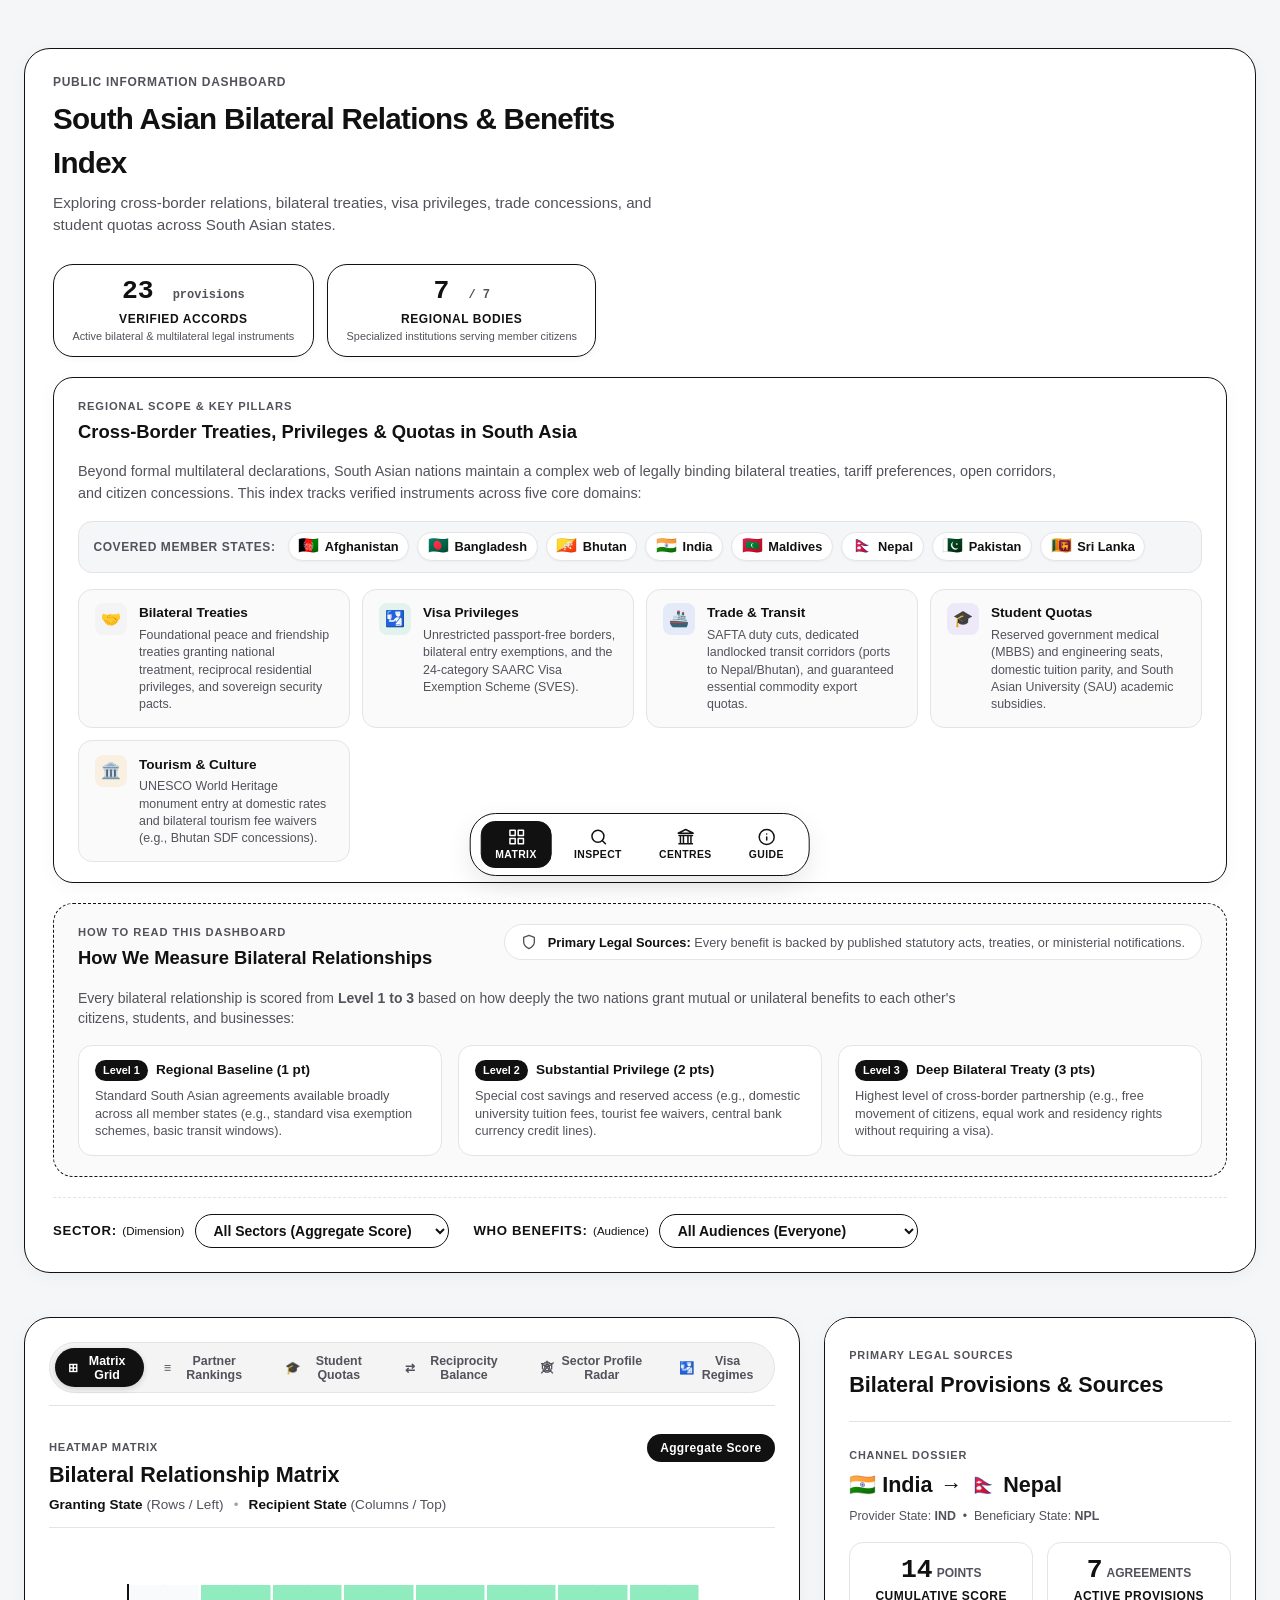
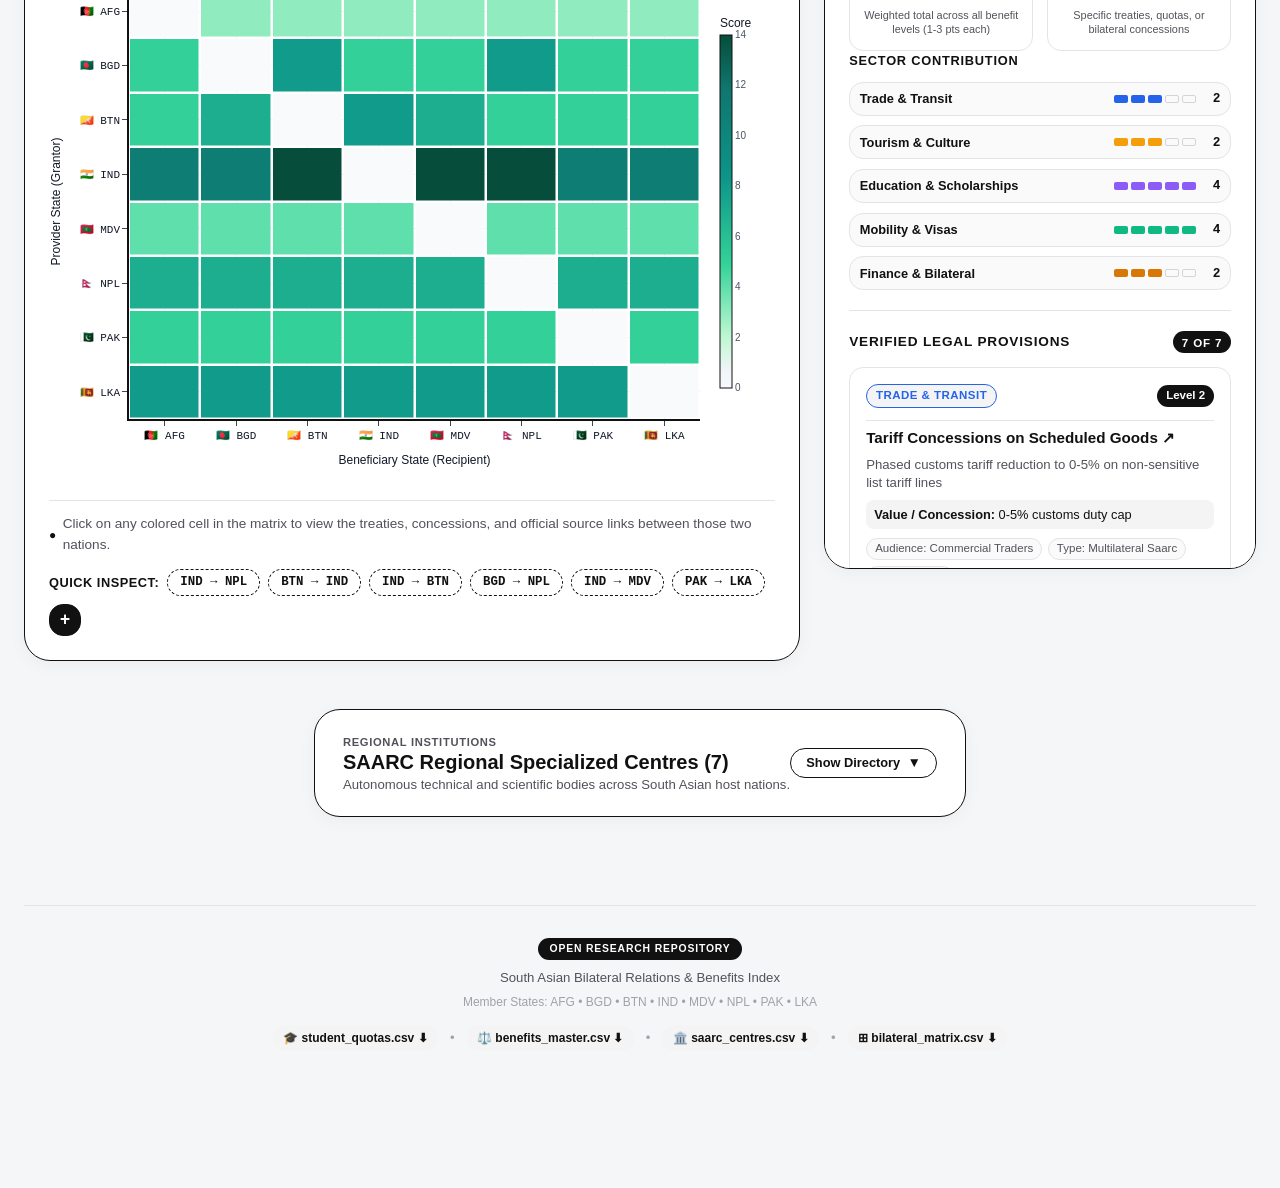
==== docs/index.html @ 6c6efddd "feat: enhance visa matrix UI with interactive axis guides and hover crosshairs" ====
<!DOCTYPE html>
<html lang="en">

<head>
  <meta charset="UTF-8">
  <meta name="viewport" content="width=device-width, initial-scale=1.0">
  <title>South Asian Bilateral Relations & Concessions Explorer</title>
  <meta name="description"
    content="An open public guide exploring bilateral relations, treaties, and privileges among South Asian nations.">
  <link rel="stylesheet" href="style.css">
  <script src="https://cdn.plot.ly/plotly-2.35.2.min.js"></script>
</head>

<body>
  <div class="app-layout">
    <!-- Header -->
    <header class="app-header">
      <div class="header-content">
        <div class="branding">
          <div class="brand-sub-badge">Public Information Dashboard</div>
          <h1 class="brand-title">South Asian Bilateral Relations & Benefits Index</h1>
          <p class="brand-subtitle">
            Exploring cross-border relations, bilateral treaties, visa privileges, trade concessions, and student quotas
            across South Asian states.
          </p>
        </div>

        <!-- Clean Metric Summary (Focusing on actionable totals with plain English explanations) -->
        <div class="header-stats">
          <div class="stat-ring-card">
            <div class="stat-value">
              <span id="stat-total-provisions">21</span>
              <span class="stat-sub-val">provisions</span>
            </div>
            <span class="stat-label">Verified Accords</span>
            <span class="stat-hint">Active bilateral & multilateral legal instruments</span>
          </div>

          <div class="stat-ring-card">
            <div class="stat-value">
              <span id="stat-regional-centres">7</span>
              <span class="stat-sub-val">centres</span>
            </div>
            <span class="stat-label">Regional Bodies</span>
            <span class="stat-hint">Specialized institutions serving member citizens</span>
          </div>
        </div>
      </div>

      <!-- Regional Scope & Overview -->
      <section class="scope-overview-card" aria-label="Regional Scope and Member States">
        <div class="scope-overview-header">
          <div>
            <div class="methodology-tag">REGIONAL SCOPE & KEY PILLARS</div>
            <h2 class="methodology-heading">Cross-Border Treaties, Privileges & Quotas in South Asia</h2>
          </div>
        </div>

        <p class="scope-overview-desc">
          Beyond formal multilateral declarations, South Asian nations maintain a complex web of legally binding
          bilateral treaties, tariff preferences, open corridors, and citizen concessions. This index tracks verified
          instruments across five core domains:
        </p>

        <!-- 8 Member Countries with Flags -->
        <div class="scope-countries-wrap">
          <span class="scope-countries-label">Covered Member States:</span>
          <div class="scope-countries-list">
            <span class="scope-country-chip" title="Afghanistan"><span class="chip-flag">🇦🇫</span> <span
                class="chip-name">Afghanistan</span></span>
            <span class="scope-country-chip" title="Bangladesh"><span class="chip-flag">🇧🇩</span> <span
                class="chip-name">Bangladesh</span></span>
            <span class="scope-country-chip" title="Bhutan"><span class="chip-flag">🇧🇹</span> <span
                class="chip-name">Bhutan</span></span>
            <span class="scope-country-chip" title="India"><span class="chip-flag">🇮🇳</span> <span
                class="chip-name">India</span></span>
            <span class="scope-country-chip" title="Maldives"><span class="chip-flag">🇲🇻</span> <span
                class="chip-name">Maldives</span></span>
            <span class="scope-country-chip" title="Nepal"><span class="chip-flag">🇳🇵</span> <span
                class="chip-name">Nepal</span></span>
            <span class="scope-country-chip" title="Pakistan"><span class="chip-flag">🇵🇰</span> <span
                class="chip-name">Pakistan</span></span>
            <span class="scope-country-chip" title="Sri Lanka"><span class="chip-flag">🇱🇰</span> <span
                class="chip-name">Sri Lanka</span></span>
          </div>
        </div>

        <!-- 5 Key Pillars Grid -->
        <div class="scope-pillars-grid">
          <div class="scope-pillar-card">
            <div class="pillar-icon-badge" style="color: var(--color-black); background-color: var(--color-gray-100);">
              🤝</div>
            <div class="pillar-content">
              <strong class="pillar-title">Bilateral Treaties</strong>
              <p class="pillar-desc">Foundational peace and friendship treaties granting national treatment, reciprocal
                residential privileges, and sovereign security pacts.</p>
            </div>
          </div>

          <div class="scope-pillar-card">
            <div class="pillar-icon-badge"
              style="color: var(--data-mobility); background-color: rgba(16, 185, 129, 0.1);">🛂</div>
            <div class="pillar-content">
              <strong class="pillar-title">Visa Privileges</strong>
              <p class="pillar-desc">Unrestricted passport-free borders, bilateral entry exemptions, and the 24-category
                SAARC Visa Exemption Scheme (SVES).</p>
            </div>
          </div>

          <div class="scope-pillar-card">
            <div class="pillar-icon-badge" style="color: var(--data-trade); background-color: rgba(37, 99, 235, 0.1);">
              🚢</div>
            <div class="pillar-content">
              <strong class="pillar-title">Trade & Transit</strong>
              <p class="pillar-desc">SAFTA duty cuts, dedicated landlocked transit corridors (ports to Nepal/Bhutan),
                and guaranteed essential commodity export quotas.</p>
            </div>
          </div>

          <div class="scope-pillar-card">
            <div class="pillar-icon-badge"
              style="color: var(--data-education); background-color: rgba(139, 92, 246, 0.1);">🎓</div>
            <div class="pillar-content">
              <strong class="pillar-title">Student Quotas</strong>
              <p class="pillar-desc">Reserved government medical (MBBS) and engineering seats, domestic tuition parity,
                and South Asian University (SAU) academic subsidies.</p>
            </div>
          </div>

          <div class="scope-pillar-card">
            <div class="pillar-icon-badge"
              style="color: var(--data-tourism); background-color: rgba(245, 158, 11, 0.1);">🏛️</div>
            <div class="pillar-content">
              <strong class="pillar-title">Tourism & Culture</strong>
              <p class="pillar-desc">UNESCO World Heritage monument entry at domestic rates and bilateral tourism fee
                waivers (e.g., Bhutan SDF concessions).</p>
            </div>
          </div>
        </div>
      </section>

      <!-- Prominent Top Methodology & Scoring Guide (Directly Visible at Top) -->
      <section class="top-methodology-card" id="top-methodology-guide" aria-label="How Scoring Works">
        <div class="top-methodology-header">
          <div>
            <div class="methodology-tag">HOW TO READ THIS DASHBOARD</div>
            <h2 class="methodology-heading">How We Measure Bilateral Relationships</h2>
          </div>
          <div class="top-sources-note">
            <svg width="16" height="16" viewBox="0 0 24 24" fill="none" stroke="currentColor" stroke-width="2"
              stroke-linecap="round" stroke-linejoin="round">
              <path d="M12 22s8-4 8-10V5l-8-3-8 3v7c0 6 8 10 8 10z"></path>
            </svg>
            <span><strong>Primary Legal Sources:</strong> Every benefit is backed by published statutory acts, treaties,
              or ministerial notifications.</span>
          </div>
        </div>

        <p class="methodology-summary-text">
          Every bilateral relationship is scored from <strong>Level 1 to 3</strong> based on how deeply the two nations
          grant mutual or unilateral benefits to each other's citizens, students, and businesses:
        </p>

        <div class="top-levels-grid">
          <div class="top-level-item">
            <div class="top-level-top">
              <span class="level-badge-clean">Level 1</span>
              <span class="top-level-name">Regional Baseline (1 pt)</span>
            </div>
            <p class="top-level-desc">
              Standard South Asian agreements available broadly across all member states (e.g., standard visa exemption
              schemes, basic transit windows).
            </p>
          </div>

          <div class="top-level-item">
            <div class="top-level-top">
              <span class="level-badge-clean">Level 2</span>
              <span class="top-level-name">Substantial Privilege (2 pts)</span>
            </div>
            <p class="top-level-desc">
              Special cost savings and reserved access (e.g., domestic university tuition fees, tourist fee waivers,
              central bank currency credit lines).
            </p>
          </div>

          <div class="top-level-item">
            <div class="top-level-top">
              <span class="level-badge-clean">Level 3</span>
              <span class="top-level-name">Deep Bilateral Treaty (3 pts)</span>
            </div>
            <p class="top-level-desc">
              Highest level of cross-border partnership (e.g., free movement of citizens, equal work and residency
              rights without requiring a visa).
            </p>
          </div>
        </div>
      </section>

      <!-- Interactive Controls Toolbar -->
      <div class="toolbar">
        <div class="filter-group">
          <label for="category-select">Sector: <span class="filter-sublabel">(Dimension)</span></label>
          <select id="category-select">
            <option value="total">All Sectors (Aggregate Score)</option>
            <option value="trade">Trade & Transit</option>
            <option value="tourism_culture">Tourism & Culture</option>
            <option value="education">Education & Scholarships</option>
            <option value="mobility_visa">Mobility & Visas</option>
            <option value="finance_bilateral">Finance & Bilateral</option>
          </select>
        </div>

        <div class="filter-group">
          <label for="persona-select">Who Benefits: <span class="filter-sublabel">(Audience)</span></label>
          <select id="persona-select">
            <option value="all">All Audiences (Everyone)</option>
            <option value="general_public">Travelers & General Public</option>
            <option value="students">Students & Researchers</option>
            <option value="commercial_traders">Traders & Shippers</option>
            <option value="diplomats_officials">Diplomats & Officials</option>
            <option value="governments">Governments & Central Banks</option>
          </select>
        </div>
      </div>
    </header>

    <!-- Main Content: Heatmap & Side-by-Side Provision Dossier -->
    <main class="main-content" id="matrix-section">
      <!-- Left Column: Bilateral Matrix & Multi-View Explorer -->
      <section class="matrix-section">
        <div class="surface-card heatmap-card">
          <!-- View Switcher Tabs -->
          <div class="view-tabs-bar">
            <div class="view-tabs" role="tablist" aria-label="Visual representation">
              <button class="view-tab-btn active" data-view="matrix" role="tab" aria-selected="true">
                <span>⊞</span> Matrix Grid
              </button>
              <button class="view-tab-btn" data-view="rankings" role="tab" aria-selected="false">
                <span>≡</span> Partner Rankings
              </button>
              <button class="view-tab-btn" data-view="quotas" role="tab" aria-selected="false">
                <span>🎓</span> Student Quotas
              </button>
              <button class="view-tab-btn" data-view="reciprocity" role="tab" aria-selected="false">
                <span>⇄</span> Reciprocity Balance
              </button>
              <button class="view-tab-btn" data-view="radar" role="tab" aria-selected="false">
                <span>🕸</span> Sector Profile Radar
              </button>
              <button class="view-tab-btn" data-view="visas" role="tab" aria-selected="false">
                <span>🛂</span> Visa Regimes
              </button>
            </div>

            <!-- Focus Country Dropdown (Active in Partner Rankings / Reciprocity / Radar views) -->
            <div class="view-focus-controls" id="view-focus-controls" style="display: none;">
              <label for="focus-country-select" class="focus-country-label">Focus State:</label>
              <select id="focus-country-select" class="focus-country-select">
                <option value="IND">🇮🇳 India (IND)</option>
                <option value="NPL">🇳🇵 Nepal (NPL)</option>
                <option value="BTN">🇧🇹 Bhutan (BTN)</option>
                <option value="BGD">🇧🇩 Bangladesh (BGD)</option>
                <option value="LKA">🇱🇰 Sri Lanka (LKA)</option>
                <option value="MDV">🇲🇻 Maldives (MDV)</option>
                <option value="PAK">🇵🇰 Pakistan (PAK)</option>
                <option value="AFG">🇦🇫 Afghanistan (AFG)</option>
              </select>
            </div>

            <!-- Student Quota Controls (Active in Quotas View) -->
            <div class="view-quota-controls" id="view-quota-controls" style="display: none;">
              <div class="quota-subview-toggle" role="group" aria-label="Student Quota Graph Mode">
                <button class="quota-toggle-btn active" data-subview="flow" type="button" title="Sankey Flow Diagram">
                  <span>🌊</span> Seat Flow
                </button>
                <button class="quota-toggle-btn" data-subview="capacity" type="button" title="Stacked Bar Allocations">
                  <span>📊</span> Quota Capacity
                </button>
              </div>

              <div class="quota-filter-group">
                <label for="quota-discipline-select" class="quota-filter-label">Field:</label>
                <select id="quota-discipline-select" class="quota-filter-select">
                  <option value="all">All Fields</option>
                  <option value="Medicine & Health">🩺 Medicine & Health</option>
                  <option value="Engineering & Tech">⚙️ Engineering & Tech</option>
                  <option value="Postgraduate & Research">🎓 Postgraduate (SAU/ICCR)</option>
                  <option value="Forestry & Environment">🌲 Forestry & Climate (SAF)</option>
                </select>
              </div>

              <div class="quota-filter-group" id="quota-group-by-container" style="display: none;">
                <label for="quota-group-by-select" class="quota-filter-label">Group:</label>
                <select id="quota-group-by-select" class="quota-filter-select">
                  <option value="provider">By Host Country</option>
                  <option value="beneficiary">By Recipient Country</option>
                </select>
              </div>
            </div>

            <!-- Visa Regimes Controls (Active in Visa Regimes View) -->
            <div class="view-visa-controls" id="view-visa-controls" style="display: none;">
              <div class="visa-subview-toggle" role="group" aria-label="Visa Visualization Mode">
                <button class="visa-toggle-btn active" data-subview="matrix" type="button"
                  title="8x8 Origin vs Destination Grid">
                  <span>⊞</span> Regime Matrix
                </button>
                <button class="visa-toggle-btn" data-subview="passport" type="button" title="Passport Freedom Explorer">
                  <span>📘</span> Passport Explorer
                </button>
                <button class="visa-toggle-btn" data-subview="sves" type="button"
                  title="SVES Protocol vs Ordinary Citizens">
                  <span>🎖️</span> SVES Protocol
                </button>
              </div>

              <div class="visa-filter-group" id="visa-passport-select-cont" style="display: none;">
                <label for="visa-passport-select" class="visa-filter-label">Passport:</label>
                <select id="visa-passport-select" class="visa-filter-select">
                  <option value="IND">🇮🇳 India (IND)</option>
                  <option value="BGD">🇧🇩 Bangladesh (BGD)</option>
                  <option value="PAK">🇵🇰 Pakistan (PAK)</option>
                  <option value="LKA">🇱🇰 Sri Lanka (LKA)</option>
                  <option value="NPL">🇳🇵 Nepal (NPL)</option>
                  <option value="BTN">🇧🇹 Bhutan (BTN)</option>
                  <option value="MDV">🇲🇻 Maldives (MDV)</option>
                  <option value="AFG">🇦🇫 Afghanistan (AFG)</option>
                </select>
              </div>

              <div class="visa-filter-group" id="visa-tier-filter-cont">
                <label for="visa-tier-filter" class="visa-filter-label">Friction Tier:</label>
                <select id="visa-tier-filter" class="visa-filter-select">
                  <option value="all">All Tiers (56 corridors)</option>
                  <option value="freedom_of_movement">🟢 Freedom of Movement</option>
                  <option value="visa_free_voa">🟢 Visa-Free / VoA</option>
                  <option value="concessionary_eta">🟡 Concessionary ETA</option>
                  <option value="consular_visa">🟠 Consular Visa</option>
                  <option value="restricted_prior_approval">🔴 Restricted / Security</option>
                </select>
              </div>
            </div>
          </div>

          <div class="card-header">
            <div>
              <div class="card-pill-tag" id="view-badge-type">INTERACTIVE VISUALIZATION</div>
              <h2 class="card-title" id="view-main-title">Bilateral Relationship Matrix</h2>
              <p class="card-caption" id="view-caption">
                <span class="axis-guide"><strong>Granting State</strong> (Rows / Left)</span>
                <span class="axis-divider">•</span>
                <span class="axis-guide"><strong>Recipient State</strong> (Columns / Top)</span>
              </p>
            </div>
            <div class="card-view-badge" id="current-view-badge">Aggregate Score</div>
          </div>

          <div id="matrix-heatmap" class="heatmap-plot"></div>

          <div class="matrix-footer">
            <div class="hint-text" id="view-hint-text">
              <span class="hint-bullet">●</span> Click on any colored cell in the matrix to view the treaties,
              concessions, and official source links between those two nations.
            </div>
            <div class="quick-chips">
              <span class="chip-label">Quick Inspect:</span>
              <button class="chip-btn" data-pair="IND-NPL">IND → NPL</button>
              <button class="chip-btn" data-pair="BTN-IND">BTN → IND</button>
              <button class="chip-btn" data-pair="IND-BTN">IND → BTN</button>
              <button class="chip-btn" data-pair="BGD-NPL">BGD → NPL</button>
              <button class="chip-btn" data-pair="IND-MDV">IND → MDV</button>
              <button class="chip-btn" data-pair="PAK-LKA">PAK → LKA</button>
              <button class="chip-btn chip-btn-plus" id="btn-cycle-pair" title="Cycle next bilateral pair">+</button>
            </div>
          </div>
        </div>
      </section>

      <!-- Right Column: Inspector Panel -->
      <aside class="inspector-section" id="inspector-section">
        <div class="surface-card inspector-card" id="inspector-card">
          <div class="inspector-header">
            <div class="inspector-top-badge">PRIMARY LEGAL SOURCES</div>
            <h3 class="card-title">Bilateral Provisions & Sources</h3>
          </div>
          <p id="placeholder-msg">Click any colored cell in the matrix or pick a quick pair below to view verified legal
            frameworks and primary source links.</p>
          <div id="provisions-container"></div>
        </div>
      </aside>
    </main>

    <!-- SAARC Regional Specialized Centres (Collapsible / Less Prominent Section) -->
    <section class="centres-section collapsed" id="centres-section">
      <button class="centres-header-toggle" id="btn-toggle-centres" aria-expanded="false"
        aria-controls="centres-expandable-content">
        <div>
          <div class="card-pill-tag">REGIONAL INSTITUTIONS</div>
          <h2 style="font-size: 1.25rem; font-weight: 800; color: var(--color-black); margin-bottom: 0.15rem;">
            SAARC Regional Specialized Centres (7)
          </h2>
          <p class="card-caption" style="font-size: 0.825rem; margin: 0;">
            Autonomous technical and scientific bodies across South Asian host nations.
          </p>
        </div>
        <div class="toggle-expand-btn">
          <span class="toggle-text">Show Directory</span>
          <span class="toggle-chevron">▼</span>
        </div>
      </button>

      <div class="centres-expandable-content" id="centres-expandable-content">
        <div id="centres-list" class="centres-list"></div>
      </div>
    </section>

    <!-- Floating Bottom Navigation Dock -->
    <nav class="bottom-nav-dock" aria-label="Quick Navigation">
      <button class="nav-dock-item active" id="dock-btn-matrix">
        <svg class="dock-icon" width="18" height="18" viewBox="0 0 24 24" fill="none" stroke="currentColor"
          stroke-width="2" stroke-linecap="round" stroke-linejoin="round">
          <rect x="3" y="3" width="7" height="7"></rect>
          <rect x="14" y="3" width="7" height="7"></rect>
          <rect x="14" y="14" width="7" height="7"></rect>
          <rect x="3" y="14" width="7" height="7"></rect>
        </svg>
        <span class="dock-label">Matrix</span>
      </button>

      <button class="nav-dock-item" id="dock-btn-inspector">
        <svg class="dock-icon" width="18" height="18" viewBox="0 0 24 24" fill="none" stroke="currentColor"
          stroke-width="2" stroke-linecap="round" stroke-linejoin="round">
          <circle cx="11" cy="11" r="8"></circle>
          <line x1="21" y1="21" x2="16.65" y2="16.65"></line>
        </svg>
        <span class="dock-label">Inspect</span>
      </button>

      <button class="nav-dock-item" id="dock-btn-centres">
        <svg class="dock-icon" width="18" height="18" viewBox="0 0 24 24" fill="none" stroke="currentColor"
          stroke-width="2" stroke-linecap="round" stroke-linejoin="round">
          <path d="M3 21h18M3 10h18M5 10v11M19 10v11M9 10v11M15 10v11M12 2L2 7h20L12 2z"></path>
        </svg>
        <span class="dock-label">Centres</span>
      </button>

      <button class="nav-dock-item" id="dock-btn-about">
        <svg class="dock-icon" width="18" height="18" viewBox="0 0 24 24" fill="none" stroke="currentColor"
          stroke-width="2" stroke-linecap="round" stroke-linejoin="round">
          <circle cx="12" cy="12" r="10"></circle>
          <path d="M12 16v-4"></path>
          <path d="M12 8h.01"></path>
        </svg>
        <span class="dock-label">Guide</span>
      </button>
    </nav>

    <!-- Detailed Methodology & About Modal -->
    <div class="modal-backdrop" id="about-modal" style="display: none;">
      <div class="modal-card">
        <div class="modal-header">
          <div class="modal-pill">METHODOLOGY & TAXONOMY</div>
          <button class="modal-close-btn" id="modal-close" aria-label="Close modal">&times;</button>
        </div>
        <div class="modal-body">
          <h3 class="modal-title">South Asian Bilateral Relations & Benefits Index</h3>
          <p class="modal-lead">
            This open research index tracks and quantifies preferential treatments, bilateral treaties, and reciprocal
            privileges exchanged among South Asian nations (Afghanistan, Bangladesh, Bhutan, India, Maldives, Nepal,
            Pakistan, and Sri Lanka).
          </p>

          <div class="modal-section">
            <h4 class="modal-subtitle">Benefit Level Weightings</h4>
            <div class="level-desc-box">
              <div class="level-pill-row">
                <span class="level-badge-clean">Level 1</span>
                <strong>Regional Baseline (1 pt)</strong>
              </div>
              <p>Standard agreements, baseline visa schemes (SVES), or multilateral exemptions applicable broadly across
                members.</p>
            </div>
            <div class="level-desc-box">
              <div class="level-pill-row">
                <span class="level-badge-clean">Level 2</span>
                <strong>Substantial Concession (2 pts)</strong>
              </div>
              <p>Subsidized university tuition (e.g. SAU domestic rates), tourist levy exemptions (Bhutan SDF),
                bilateral currency swap windows, or port transshipment priorities.</p>
            </div>
            <div class="level-desc-box">
              <div class="level-pill-row">
                <span class="level-badge-clean">Level 3</span>
                <strong>Deep Bilateral Treaty (3 pts)</strong>
              </div>
              <p>Unrestricted freedom of movement, national work/residency treatment, or comprehensive free transit
                corridors (e.g. India-Nepal 1950, India-Bhutan 1949/2007).</p>
            </div>
          </div>

          <div class="modal-section" style="margin-top: 1rem;">
            <h4 class="modal-subtitle">Official Legal Sources</h4>
            <p>Every concession links directly to verifiable statutory acts, Ministry of External Affairs publications,
              central bank regulations, or institutional charters.</p>
          </div>

          <div class="modal-section" style="margin-top: 1rem;">
            <h4 class="modal-subtitle">Open Datasets (Direct CSV Downloads)</h4>
            <p style="margin-bottom: 0.6rem;">All data is openly published with statutory legal framework citations and
              source links:</p>
            <div style="display: flex; gap: 0.5rem; flex-wrap: wrap;">
              <a href="data/student_quotas.csv" download class="dataset-download-pill">
                <span>🎓</span> student_quotas.csv (44 Quotas) ⬇
              </a>
              <a href="data/benefits_master.csv" download class="dataset-download-pill">
                <span>⚖️</span> benefits_master.csv (Master Accords) ⬇
              </a>
              <a href="data/saarc_centres.csv" download class="dataset-download-pill">
                <span>🏛️</span> saarc_centres.csv (7 Centres) ⬇
              </a>
              <a href="data/bilateral_matrix.csv" download class="dataset-download-pill">
                <span>⊞</span> bilateral_matrix.csv (8×8 Grid) ⬇
              </a>
            </div>
          </div>
        </div>
      </div>
    </div>

    <!-- Footer -->
    <footer class="app-footer">
      <div class="footer-inner">
        <div class="footer-badge">OPEN RESEARCH REPOSITORY</div>
        <p>South Asian Bilateral Relations & Benefits Index</p>
        <p class="footer-sub">Member States: AFG • BGD • BTN • IND • MDV • NPL • PAK • LKA</p>
        <div class="footer-downloads">
          <a href="data/student_quotas.csv" download class="footer-data-link">🎓 student_quotas.csv ⬇</a>
          <span style="color: var(--color-gray-400);">•</span>
          <a href="data/benefits_master.csv" download class="footer-data-link">⚖️ benefits_master.csv ⬇</a>
          <span style="color: var(--color-gray-400);">•</span>
          <a href="data/saarc_centres.csv" download class="footer-data-link">🏛️ saarc_centres.csv ⬇</a>
          <span style="color: var(--color-gray-400);">•</span>
          <a href="data/bilateral_matrix.csv" download class="footer-data-link">⊞ bilateral_matrix.csv ⬇</a>
        </div>
      </div>
    </footer>
  </div>

  <script src="app.js"></script>
</body>

</html>
---- docs/style.css ----
/* ==========================================================================
   SAARC Benefits Index - Minimalist Monochrome & Line-Art Design System
   Inspired by Minimalist Scandinavian & Japanese Line-Art UI Mockups
   ========================================================================== */

:root {
  /* Surfaces & Canvas */
  --color-canvas: #f5f6f8;
  --color-card: #ffffff;
  --color-card-subtle: #fafafa;
  --color-hover: #f3f4f6;

  /* Monochrome Scale */
  --color-black: #111111;
  --color-carbon: #18181b;
  --color-dark: #27272a;
  --color-gray-600: #52525b;
  --color-gray-400: #a1a1aa;
  --color-gray-200: #e4e4e7;
  --color-gray-100: #f4f4f5;
  --color-gray-50: #fafafa;
  --color-white: #ffffff;

  /* High-Readability Data & Graph Accents */
  --data-trade: #2563eb;
  /* Royal Blue */
  --data-tourism: #f59e0b;
  /* Warm Amber */
  --data-education: #8b5cf6;
  /* Soft Violet */
  --data-mobility: #10b981;
  /* Emerald */
  --data-finance: #d97706;
  /* Deep Ochre */
  --data-heatmap-peak: #064e3b;
  /* Deep Forest Teal */

  /* Typography */
  --font-sans: -apple-system, BlinkMacSystemFont, "Segoe UI", Roboto, "Helvetica Neue", Arial, sans-serif;
  --font-mono: ui-monospace, SFMono-Regular, Menlo, Monaco, Consolas, monospace;

  /* Borders & Radius */
  --border-solid: 1.5px solid var(--color-black);
  --border-subtle: 1px solid var(--color-gray-200);
  --border-dashed: 1.5px dashed var(--color-gray-400);
  --border-dashed-dark: 1.5px dashed var(--color-black);
  --radius-sm: 8px;
  --radius-md: 14px;
  --radius-lg: 20px;
  --radius-xl: 26px;
  --radius-pill: 9999px;

  /* Shadows */
  --shadow-subtle: 0 4px 20px -2px rgba(0, 0, 0, 0.05);
  --shadow-floating: 0 10px 30px -4px rgba(0, 0, 0, 0.12);
  --transition: all 0.2s cubic-bezier(0.4, 0, 0.2, 1);
}

/* Base Reset */
*,
*::before,
*::after {
  box-sizing: border-box;
  margin: 0;
  padding: 0;
}

body {
  font-family: var(--font-sans);
  background-color: var(--color-canvas);
  color: var(--color-black);
  min-height: 100vh;
  line-height: 1.5;
  -webkit-font-smoothing: antialiased;
  padding-bottom: 5rem;
  /* Room for bottom dock */
}

/* Layout Wrapper */
.app-layout {
  max-width: 1400px;
  margin: 0 auto;
  padding: 1.5rem;
  display: flex;
  flex-direction: column;
  gap: 1.5rem;
}

/* Header Section */
.app-header {
  display: flex;
  flex-direction: column;
  gap: 1.25rem;
  padding: 1.5rem 1.75rem;
  background-color: var(--color-card);
  border: var(--border-solid);
  border-radius: var(--radius-xl);
  box-shadow: var(--shadow-subtle);
}

.top-nav-bar {
  display: flex;
  align-items: center;
  justify-content: space-between;
  padding-bottom: 0.85rem;
  border-bottom: var(--border-subtle);
}

.top-center-pill {
  background-color: var(--color-black);
  color: var(--color-white);
  padding: 0.4rem 1.5rem;
  border-radius: var(--radius-pill);
  font-size: 0.78rem;
  font-weight: 700;
  letter-spacing: 0.08em;
  text-transform: uppercase;
}

.icon-btn {
  background-color: var(--color-white);
  border: 1.5px solid var(--color-black);
  color: var(--color-black);
  border-radius: 50%;
  width: 38px;
  height: 38px;
  display: flex;
  align-items: center;
  justify-content: center;
  cursor: pointer;
  transition: var(--transition);
}

.icon-btn:hover {
  background-color: var(--color-black);
  color: var(--color-white);
}

.header-content {
  display: flex;
  justify-content: space-between;
  align-items: center;
  gap: 1.75rem;
  flex-wrap: wrap;
}

.branding {
  max-width: 640px;
}

.brand-sub-badge {
  font-size: 0.75rem;
  font-weight: 700;
  text-transform: uppercase;
  letter-spacing: 0.06em;
  color: var(--color-gray-600);
  margin-bottom: 0.35rem;
}

.brand-title {
  font-size: 1.85rem;
  font-weight: 800;
  letter-spacing: -0.025em;
  color: var(--color-black);
  margin-bottom: 0.4rem;
}

.brand-subtitle {
  font-size: 0.95rem;
  color: var(--color-gray-600);
  line-height: 1.45;
}

/* Brief Scope & Regional Overview Card */
.scope-overview-card {
  background-color: var(--color-white);
  border: 1.5px solid var(--color-black);
  border-radius: var(--radius-lg);
  padding: 1.25rem 1.5rem;
  display: flex;
  flex-direction: column;
  gap: 1rem;
  box-shadow: var(--shadow-subtle);
}

.scope-overview-header {
  display: flex;
  justify-content: space-between;
  align-items: flex-start;
  flex-wrap: wrap;
  gap: 0.5rem;
}

.scope-overview-desc {
  font-size: 0.9rem;
  color: var(--color-gray-600);
  line-height: 1.5;
  max-width: 980px;
}

.scope-countries-wrap {
  display: flex;
  align-items: center;
  gap: 0.75rem;
  flex-wrap: wrap;
  padding: 0.65rem 0.9rem;
  background-color: var(--color-canvas);
  border: 1px solid var(--color-gray-200);
  border-radius: var(--radius-md);
}

.scope-countries-label {
  font-size: 0.75rem;
  font-weight: 700;
  text-transform: uppercase;
  letter-spacing: 0.05em;
  color: var(--color-gray-600);
  white-space: nowrap;
}

.scope-countries-list {
  display: flex;
  flex-wrap: wrap;
  align-items: center;
  gap: 0.5rem;
}

.scope-country-chip {
  display: inline-flex;
  align-items: center;
  gap: 0.35rem;
  padding: 0.25rem 0.6rem;
  background-color: var(--color-white);
  border: 1px solid var(--color-gray-200);
  border-radius: var(--radius-pill);
  font-size: 0.8rem;
  font-weight: 600;
  color: var(--color-black);
  box-shadow: 0 1px 2px rgba(0, 0, 0, 0.04);
  transition: var(--transition);
}

.scope-country-chip:hover {
  border-color: var(--color-black);
  transform: translateY(-1px);
}

.chip-flag {
  font-size: 1.05rem;
  line-height: 1;
}

.chip-name {
  white-space: nowrap;
}

.scope-pillars-grid {
  display: grid;
  grid-template-columns: repeat(auto-fit, minmax(220px, 1fr));
  gap: 0.75rem;
}

.scope-pillar-card {
  display: flex;
  align-items: flex-start;
  gap: 0.75rem;
  background-color: var(--color-card-subtle);
  border: 1px solid var(--color-gray-200);
  border-radius: var(--radius-md);
  padding: 0.85rem 1rem;
  transition: var(--transition);
}

.scope-pillar-card:hover {
  border-color: var(--color-black);
  background-color: var(--color-white);
}

.pillar-icon-badge {
  display: flex;
  align-items: center;
  justify-content: center;
  width: 32px;
  height: 32px;
  border-radius: var(--radius-sm);
  font-size: 1rem;
  flex-shrink: 0;
}

.pillar-content {
  display: flex;
  flex-direction: column;
  gap: 0.2rem;
}

.pillar-title {
  font-size: 0.85rem;
  font-weight: 700;
  color: var(--color-black);
}

.pillar-desc {
  font-size: 0.775rem;
  color: var(--color-gray-600);
  line-height: 1.4;
}

/* On-Page Top Methodology Guide Card */
.top-methodology-card {
  background-color: var(--color-card-subtle);
  border: 1.5px dashed var(--color-black);
  border-radius: var(--radius-lg);
  padding: 1.25rem 1.5rem;
  display: flex;
  flex-direction: column;
  gap: 1rem;
}

.top-methodology-header {
  display: flex;
  justify-content: space-between;
  align-items: flex-start;
  flex-wrap: wrap;
  gap: 0.5rem;
}

.methodology-tag {
  font-size: 0.7rem;
  font-weight: 700;
  letter-spacing: 0.08em;
  text-transform: uppercase;
  color: var(--color-gray-600);
  margin-bottom: 0.2rem;
}

.methodology-heading {
  font-size: 1.15rem;
  font-weight: 800;
  color: var(--color-black);
}

.methodology-summary-text {
  font-size: 0.875rem;
  color: var(--color-gray-600);
  line-height: 1.45;
  max-width: 900px;
}

.top-levels-grid {
  display: grid;
  grid-template-columns: repeat(3, 1fr);
  gap: 1rem;
}

.top-level-item {
  background-color: var(--color-white);
  border: 1.5px solid var(--color-gray-200);
  border-radius: var(--radius-md);
  padding: 0.9rem 1rem;
  display: flex;
  flex-direction: column;
  gap: 0.35rem;
  transition: var(--transition);
}

.top-level-item:hover {
  border-color: var(--color-black);
}

.top-level-top {
  display: flex;
  align-items: center;
  gap: 0.5rem;
  flex-wrap: wrap;
}

.top-level-name {
  font-size: 0.85rem;
  font-weight: 800;
  color: var(--color-black);
}

.top-level-desc {
  font-size: 0.8rem;
  color: var(--color-gray-600);
  line-height: 1.4;
}

.top-sources-note {
  display: flex;
  align-items: center;
  gap: 0.65rem;
  font-size: 0.8rem;
  color: var(--color-gray-600);
  background-color: var(--color-white);
  border: 1px solid var(--color-gray-200);
  border-radius: var(--radius-pill);
  padding: 0.45rem 1rem;
}

.top-sources-note strong {
  color: var(--color-black);
}

@media (max-width: 960px) {
  .top-levels-grid {
    grid-template-columns: 1fr;
  }
}

/* Compact Stat Cards */
.header-stats {
  display: flex;
  gap: 0.85rem;
  flex-wrap: wrap;
}

.stat-ring-card {
  display: flex;
  flex-direction: column;
  align-items: center;
  justify-content: center;
  padding: 0.75rem 1.15rem;
  background-color: var(--color-white);
  border: 1.5px solid var(--color-black);
  border-radius: var(--radius-lg);
  min-width: 140px;
  box-shadow: 0 2px 6px rgba(0, 0, 0, 0.04);
  transition: var(--transition);
}

.stat-ring-card:hover {
  transform: translateY(-2px);
  box-shadow: 0 4px 12px rgba(0, 0, 0, 0.08);
}

.stat-value {
  font-size: 1.65rem;
  font-weight: 800;
  color: var(--color-black);
  line-height: 1.1;
  font-family: var(--font-mono);
}

.stat-sub-val {
  font-size: 0.75rem;
  color: var(--color-gray-600);
  font-weight: 700;
  margin-left: 0.2rem;
}

.stat-label {
  font-size: 0.75rem;
  font-weight: 700;
  color: var(--color-black);
  text-transform: uppercase;
  letter-spacing: 0.05em;
  text-align: center;
  margin-top: 0.25rem;
}

.stat-hint {
  font-size: 0.68rem;
  color: var(--color-gray-600);
  text-align: center;
  margin-top: 0.15rem;
  line-height: 1.25;
}

/* Visualization View Mode Switcher */
.view-tabs-bar {
  display: flex;
  align-items: center;
  justify-content: space-between;
  gap: 0.75rem;
  padding-bottom: 0.75rem;
  border-bottom: 1.5px solid var(--color-gray-200);
  margin-bottom: 0.75rem;
  flex-wrap: wrap;
}

.view-tabs {
  display: flex;
  gap: 0.4rem;
  background-color: var(--color-gray-100);
  padding: 0.3rem;
  border-radius: var(--radius-pill);
  border: 1px solid var(--color-gray-200);
}

.view-tab-btn {
  background: transparent;
  border: none;
  font-family: inherit;
  font-size: 0.775rem;
  font-weight: 700;
  color: var(--color-gray-600);
  padding: 0.35rem 0.85rem;
  border-radius: var(--radius-pill);
  cursor: pointer;
  display: inline-flex;
  align-items: center;
  gap: 0.35rem;
  transition: var(--transition);
}

.view-tab-btn:hover {
  color: var(--color-black);
  background-color: rgba(255, 255, 255, 0.6);
}

.view-tab-btn.active {
  background-color: var(--color-black);
  color: var(--color-white);
  box-shadow: 0 2px 6px rgba(0, 0, 0, 0.15);
}

.view-focus-controls {
  display: flex;
  align-items: center;
  gap: 0.5rem;
}

.focus-country-label {
  font-size: 0.775rem;
  font-weight: 700;
  text-transform: uppercase;
  letter-spacing: 0.04em;
  color: var(--color-black);
}

.focus-country-select {
  font-family: inherit;
  font-size: 0.825rem;
  font-weight: 600;
  color: var(--color-black);
  background-color: var(--color-card);
  border: 1.5px solid var(--color-black);
  border-radius: var(--radius-pill);
  padding: 0.3rem 0.9rem;
  cursor: pointer;
  outline: none;
  transition: var(--transition);
}

.focus-country-select:focus,
.focus-country-select:hover {
  background-color: var(--color-hover);
}

/* Student Quota Controls */
.view-quota-controls {
  display: flex;
  align-items: center;
  gap: 0.6rem;
  flex-wrap: wrap;
}

.quota-subview-toggle {
  display: flex;
  gap: 0.25rem;
  background-color: var(--color-gray-100);
  padding: 0.25rem;
  border-radius: var(--radius-pill);
  border: 1px solid var(--color-gray-200);
}

.quota-toggle-btn {
  background: transparent;
  border: none;
  font-family: inherit;
  font-size: 0.75rem;
  font-weight: 700;
  color: var(--color-gray-600);
  padding: 0.25rem 0.7rem;
  border-radius: var(--radius-pill);
  cursor: pointer;
  display: inline-flex;
  align-items: center;
  gap: 0.3rem;
  transition: var(--transition);
}

.quota-toggle-btn:hover {
  color: var(--color-black);
  background-color: rgba(255, 255, 255, 0.6);
}

.quota-toggle-btn.active {
  background-color: var(--color-black);
  color: var(--color-white);
  box-shadow: 0 1px 4px rgba(0, 0, 0, 0.15);
}

.quota-filter-group {
  display: flex;
  align-items: center;
  gap: 0.35rem;
}

.quota-filter-label {
  font-size: 0.725rem;
  font-weight: 700;
  text-transform: uppercase;
  letter-spacing: 0.04em;
  color: var(--color-black);
}

.quota-filter-select {
  font-family: inherit;
  font-size: 0.775rem;
  font-weight: 600;
  color: var(--color-black);
  background-color: var(--color-card);
  border: 1.5px solid var(--color-black);
  border-radius: var(--radius-pill);
  padding: 0.25rem 0.75rem;
  cursor: pointer;
  outline: none;
  transition: var(--transition);
}

.quota-filter-select:hover,
.quota-filter-select:focus {
  background-color: var(--color-hover);
}

/* Quota Dossier Cards in Inspector */
.quota-dossier-card {
  border: 1.5px solid var(--color-black);
  border-radius: var(--radius-squircle);
  padding: 0.9rem;
  margin-bottom: 0.75rem;
  background-color: var(--color-card);
  transition: var(--transition);
}

.quota-dossier-card:hover {
  box-shadow: 0 3px 10px rgba(0, 0, 0, 0.06);
}

.quota-dossier-header {
  display: flex;
  align-items: flex-start;
  justify-content: space-between;
  gap: 0.5rem;
  margin-bottom: 0.4rem;
}

.quota-dossier-title {
  font-size: 0.925rem;
  font-weight: 800;
  color: var(--color-black);
  line-height: 1.25;
}

.quota-seats-badge {
  background-color: var(--color-black);
  color: var(--color-white);
  font-size: 0.725rem;
  font-weight: 800;
  padding: 0.2rem 0.6rem;
  border-radius: var(--radius-pill);
  white-space: nowrap;
}

.quota-tags-row {
  display: flex;
  align-items: center;
  gap: 0.4rem;
  flex-wrap: wrap;
  margin-bottom: 0.5rem;
}

.quota-tag {
  font-size: 0.675rem;
  font-weight: 700;
  padding: 0.15rem 0.5rem;
  border-radius: var(--radius-pill);
  border: 1px solid var(--color-black);
  background-color: var(--color-gray-100);
  color: var(--color-black);
}

.quota-tag.scholarship {
  background-color: rgba(139, 92, 246, 0.15);
  border-color: #8b5cf6;
  color: #6d28d9;
}

.quota-tag.parity {
  background-color: rgba(16, 185, 129, 0.15);
  border-color: #10b981;
  color: #047857;
}

.quota-tag.subsidized {
  background-color: rgba(245, 158, 11, 0.15);
  border-color: #f59e0b;
  color: #b45309;
}

/* Category Filter Bar (Pill Buttons) */
.filter-bar {
  display: flex;
  align-items: center;
  gap: 0.75rem;
  flex-wrap: wrap;
  padding-top: 1.25rem;
  border-top: var(--border-subtle);
}

.filter-label {
  font-size: 0.825rem;
  font-weight: 700;
  text-transform: uppercase;
  letter-spacing: 0.05em;
  color: var(--color-black);
}

.filter-buttons {
  display: flex;
  gap: 0.5rem;
  flex-wrap: wrap;
}

.filter-btn {
  background-color: var(--color-white);
  border: 1.5px solid var(--color-black);
  color: var(--color-black);
  padding: 0.45rem 1rem;
  border-radius: var(--radius-pill);
  font-size: 0.825rem;
  font-weight: 600;
  cursor: pointer;
  transition: var(--transition);
}

.filter-btn:hover {
  background-color: var(--color-hover);
}

.filter-btn.active {
  background-color: var(--color-black);
  color: var(--color-white);
  border-color: var(--color-black);
}

/* ==========================================================================
   Two-Column Main Content Layout
   ========================================================================== */
.main-content {
  display: grid;
  grid-template-columns: 63% calc(37% - 1.5rem);
  gap: 1.5rem;
  align-items: start;
}

.surface-card {
  background-color: var(--color-card);
  border: var(--border-solid);
  border-radius: var(--radius-xl);
  padding: 1.5rem;
  box-shadow: var(--shadow-subtle);
}

/* Matrix Section (Left) */
.matrix-section {
  min-width: 0;
}

.heatmap-card {
  display: flex;
  flex-direction: column;
  gap: 1rem;
}

.card-header {
  display: flex;
  justify-content: space-between;
  align-items: flex-start;
  flex-wrap: wrap;
  gap: 0.75rem;
  padding-bottom: 0.75rem;
  border-bottom: var(--border-subtle);
}

.card-pill-tag {
  display: inline-block;
  font-size: 0.7rem;
  font-weight: 700;
  letter-spacing: 0.06em;
  text-transform: uppercase;
  color: var(--color-gray-600);
  margin-bottom: 0.2rem;
}

.card-title {
  font-size: 1.35rem;
  font-weight: 800;
  color: var(--color-black);
}

.card-caption {
  font-size: 0.85rem;
  color: var(--color-gray-600);
  margin-top: 0.2rem;
}

.axis-guide strong {
  color: var(--color-black);
}

.axis-divider {
  margin: 0 0.4rem;
  color: var(--color-gray-400);
}

.card-view-badge {
  font-size: 0.75rem;
  font-weight: 700;
  padding: 0.3rem 0.85rem;
  border-radius: var(--radius-pill);
  background-color: var(--color-black);
  color: var(--color-white);
  letter-spacing: 0.03em;
}

.heatmap-plot {
  width: 100%;
  height: 520px;
  min-height: 480px;
  background-color: var(--color-white);
  border-radius: var(--radius-md);
  overflow: hidden;
}

.matrix-footer {
  display: flex;
  flex-direction: column;
  gap: 0.85rem;
  padding-top: 0.85rem;
  border-top: var(--border-subtle);
}

.hint-text {
  font-size: 0.85rem;
  color: var(--color-gray-600);
  display: flex;
  align-items: center;
  gap: 0.4rem;
}

.hint-bullet {
  color: var(--color-black);
  font-size: 0.75rem;
}

.quick-chips {
  display: flex;
  align-items: center;
  gap: 0.5rem;
  flex-wrap: wrap;
}

.chip-label {
  font-size: 0.8rem;
  font-weight: 700;
  text-transform: uppercase;
  letter-spacing: 0.04em;
  color: var(--color-black);
}

/* Quick Chips: Dashed border squircles matching habit cards from Mockup */
.chip-btn {
  background-color: var(--color-white);
  border: var(--border-dashed-dark);
  color: var(--color-black);
  padding: 0.35rem 0.75rem;
  border-radius: var(--radius-md);
  font-size: 0.775rem;
  font-family: var(--font-mono);
  font-weight: 700;
  cursor: pointer;
  transition: var(--transition);
}

.chip-btn:hover {
  background-color: var(--color-black);
  color: var(--color-white);
  border-style: solid;
}

.chip-btn-plus {
  background-color: var(--color-black);
  border: 1.5px solid var(--color-black);
  color: var(--color-white);
  width: 32px;
  height: 32px;
  padding: 0;
  display: flex;
  align-items: center;
  justify-content: center;
  font-size: 1.1rem;
  font-weight: 700;
  border-radius: var(--radius-md);
}

.chip-btn-plus:hover {
  background-color: var(--color-dark);
}

/* ==========================================================================
   Inspector Section (Right Sidebar)
   ========================================================================== */
.inspector-section {
  position: sticky;
  top: 1.5rem;
}

.inspector-card {
  min-height: 590px;
  max-height: calc(100vh - 3rem);
  overflow-y: auto;
  display: flex;
  flex-direction: column;
}

.inspector-card::-webkit-scrollbar {
  width: 5px;
}

.inspector-card::-webkit-scrollbar-track {
  background: var(--color-card);
}

.inspector-card::-webkit-scrollbar-thumb {
  background: var(--color-gray-200);
  border-radius: 4px;
}

.inspector-card::-webkit-scrollbar-thumb:hover {
  background: var(--color-black);
}

/* Empty State with Line-Art concentric orbits illustration */
.empty-state {
  display: flex;
  flex-direction: column;
  align-items: center;
  text-align: center;
  padding: 2rem 1rem;
  margin: auto 0;
}

.empty-illustration {
  margin-bottom: 1.25rem;
}

.empty-title {
  font-size: 1.2rem;
  font-weight: 800;
  color: var(--color-black);
  margin-bottom: 0.4rem;
}

.empty-description {
  font-size: 0.875rem;
  color: var(--color-gray-600);
  line-height: 1.45;
  margin-bottom: 1.5rem;
  max-width: 310px;
}

.demo-suggestions {
  display: flex;
  flex-direction: column;
  gap: 0.75rem;
  width: 100%;
}

.demo-card {
  background-color: var(--color-white);
  border: var(--border-dashed);
  border-radius: var(--radius-lg);
  padding: 0.9rem;
  text-align: left;
  cursor: pointer;
  transition: var(--transition);
}

.demo-card:hover {
  border-color: var(--color-black);
  border-style: solid;
  box-shadow: 0 4px 12px rgba(0, 0, 0, 0.05);
}

.demo-top-row {
  display: flex;
  justify-content: space-between;
  align-items: center;
  margin-bottom: 0.25rem;
}

.demo-flags {
  font-size: 1.15rem;
}

.demo-pill {
  font-size: 0.65rem;
  font-weight: 700;
  text-transform: uppercase;
  letter-spacing: 0.04em;
  background-color: var(--color-black);
  color: var(--color-white);
  padding: 0.15rem 0.5rem;
  border-radius: var(--radius-pill);
}

.demo-title {
  font-size: 0.95rem;
  font-weight: 700;
  color: var(--color-black);
}

.demo-desc {
  font-size: 0.775rem;
  color: var(--color-gray-600);
  line-height: 1.35;
  margin-top: 0.2rem;
}

/* ==========================================================================
   Active Inspector Content
   ========================================================================== */
.inspector-header {
  padding-bottom: 1.25rem;
  border-bottom: var(--border-subtle);
  margin-bottom: 1.25rem;
}

.inspector-top-badge {
  display: inline-block;
  font-size: 0.68rem;
  font-weight: 700;
  letter-spacing: 0.08em;
  text-transform: uppercase;
  color: var(--color-gray-600);
  margin-bottom: 0.35rem;
}

.inspector-pair-title {
  font-size: 1.35rem;
  font-weight: 800;
  color: var(--color-black);
  display: flex;
  align-items: center;
  gap: 0.5rem;
  flex-wrap: wrap;
}

.inspector-arrow {
  color: var(--color-black);
  font-weight: 300;
}

.inspector-direction-tag {
  font-size: 0.775rem;
  color: var(--color-gray-600);
  margin-top: 0.35rem;
}

/* Inspector Metric Cards */
.inspector-metrics {
  display: grid;
  grid-template-columns: 1fr 1fr;
  gap: 0.85rem;
  margin-top: 1rem;
}

.inspector-ring-card {
  display: flex;
  flex-direction: column;
  align-items: center;
  justify-content: center;
  padding: 0.85rem 0.75rem;
  background-color: var(--color-white);
  border: 1.5px solid var(--color-gray-200);
  border-radius: var(--radius-md);
  text-align: center;
}

.inspector-ring-card:hover {
  border-color: var(--color-black);
}

.inspector-metric-score-wrap {
  display: flex;
  align-items: baseline;
  gap: 0.25rem;
  margin-bottom: 0.25rem;
}

.inspector-ring-val {
  font-size: 1.65rem;
  font-weight: 800;
  color: var(--color-black);
  line-height: 1;
  font-family: var(--font-mono);
}

.inspector-ring-sub {
  font-size: 0.75rem;
  font-weight: 700;
  color: var(--color-gray-600);
  text-transform: uppercase;
}

.inspector-ring-lbl {
  font-size: 0.75rem;
  font-weight: 700;
  text-transform: uppercase;
  letter-spacing: 0.04em;
  color: var(--color-black);
}

.inspector-metric-explain {
  font-size: 0.68rem;
  color: var(--color-gray-600);
  margin-top: 0.25rem;
  line-height: 1.25;
}

font-weight: 700;
text-transform: uppercase;
letter-spacing: 0.04em;
color: var(--color-black);
}

/* ==========================================================================
   Segmented Progress Bars (Matching "This Week" from Mockup)
   ========================================================================== */
.category-breakdown {
  margin-top: 1.25rem;
}

.breakdown-title {
  font-size: 0.8rem;
  text-transform: uppercase;
  letter-spacing: 0.06em;
  font-weight: 700;
  color: var(--color-black);
  margin-bottom: 0.75rem;
}

.sector-meters-container {
  display: flex;
  flex-direction: column;
  gap: 0.6rem;
}

.sector-progress-row {
  display: flex;
  align-items: center;
  justify-content: space-between;
  gap: 0.75rem;
  padding: 0.4rem 0.6rem;
  background-color: var(--color-card-subtle);
  border: 1px solid var(--color-gray-200);
  border-radius: var(--radius-md);
}

.sector-progress-label {
  font-size: 0.8rem;
  font-weight: 600;
  color: var(--color-black);
}

.sector-progress-meter-wrap {
  display: flex;
  align-items: center;
  gap: 0.5rem;
}

.segmented-meter {
  display: flex;
  gap: 3px;
  align-items: center;
}

.meter-segment {
  width: 14px;
  height: 8px;
  border-radius: 2px;
  display: inline-block;
}

.sector-progress-val {
  font-size: 0.8rem;
  font-weight: 800;
  font-family: var(--font-mono);
  color: var(--color-black);
  min-width: 16px;
  text-align: right;
}

/* ==========================================================================
   Provisions List & Cards (Habit / Task Card Styling)
   ========================================================================== */
.provisions-container {
  margin-top: 1.25rem;
  display: flex;
  flex-direction: column;
  gap: 0.85rem;
}

.provisions-heading {
  font-size: 0.85rem;
  text-transform: uppercase;
  letter-spacing: 0.06em;
  font-weight: 800;
  color: var(--color-black);
  display: flex;
  justify-content: space-between;
  align-items: center;
}

.provision-count-pill {
  background-color: var(--color-black);
  color: var(--color-white);
  padding: 0.15rem 0.55rem;
  border-radius: var(--radius-pill);
  font-size: 0.725rem;
  font-weight: 700;
}

.provision-card {
  background-color: var(--color-white);
  border: 1.5px solid var(--color-gray-200);
  border-radius: var(--radius-lg);
  padding: 1rem;
  display: flex;
  flex-direction: column;
  gap: 0.55rem;
  transition: var(--transition);
}

.provision-card:hover {
  border-color: var(--color-black);
  box-shadow: 0 4px 12px rgba(0, 0, 0, 0.05);
}

.provision-meta {
  display: flex;
  justify-content: space-between;
  align-items: center;
  gap: 0.5rem;
  flex-wrap: wrap;
}

.category-tag {
  font-size: 0.725rem;
  font-weight: 700;
  text-transform: uppercase;
  letter-spacing: 0.04em;
  padding-left: 0.4rem;
}

.level-tag {
  font-size: 0.725rem;
  font-weight: 600;
  color: var(--color-black);
  display: inline-flex;
  align-items: center;
  gap: 0.3rem;
  background-color: var(--color-gray-100);
  border: 1px solid var(--color-gray-200);
  padding: 0.15rem 0.55rem;
  border-radius: var(--radius-pill);
}

.check-icon {
  font-weight: 800;
  font-size: 0.8rem;
}

.provision-title {
  font-size: 0.975rem;
  font-weight: 700;
  color: var(--color-black);
  line-height: 1.35;
}

.provision-desc {
  font-size: 0.85rem;
  color: var(--color-gray-600);
  line-height: 1.45;
}

.provision-value {
  display: inline-flex;
  align-items: center;
  gap: 0.35rem;
  background-color: var(--color-gray-100);
  border: 1px solid var(--color-gray-200);
  border-radius: var(--radius-sm);
  padding: 0.3rem 0.55rem;
  font-size: 0.8rem;
  color: var(--color-black);
}

.provision-details-grid {
  display: flex;
  flex-wrap: wrap;
  gap: 0.35rem;
  margin-top: 0.1rem;
}

.detail-pill {
  font-size: 0.72rem;
  font-weight: 500;
  text-transform: capitalize;
  color: var(--color-gray-600);
  background-color: var(--color-gray-50);
  border: 1px solid var(--color-gray-200);
  border-radius: var(--radius-pill);
  padding: 0.1rem 0.5rem;
}

.provision-legal {
  font-size: 0.78rem;
  color: var(--color-gray-600);
  display: flex;
  align-items: baseline;
  gap: 0.35rem;
}

.legal-label {
  font-weight: 700;
  color: var(--color-black);
}

.provision-source {
  padding-top: 0.45rem;
  border-top: 1px dashed var(--color-gray-200);
  display: flex;
  align-items: center;
  justify-content: space-between;
  gap: 0.5rem;
}

.source-label {
  font-size: 0.75rem;
  color: var(--color-gray-600);
}

.source-link {
  font-size: 0.78rem;
  font-weight: 700;
  color: var(--color-black);
  text-decoration: underline;
  text-underline-offset: 2px;
  display: inline-flex;
  align-items: center;
  gap: 0.25rem;
  transition: var(--transition);
}

.source-link:hover {
  color: var(--data-trade);
}

.source-arrow {
  font-size: 0.85rem;
}

/* Domestic Pair Notice */
.domestic-notice {
  text-align: center;
  padding: 2.5rem 1rem;
  background-color: var(--color-card-subtle);
  border: 1.5px dashed var(--color-black);
  border-radius: var(--radius-lg);
  margin-top: 1rem;
}

.domestic-symbol {
  margin-bottom: 0.75rem;
}

.domestic-title {
  font-size: 1.1rem;
  font-weight: 800;
  color: var(--color-black);
  margin-bottom: 0.4rem;
}

.domestic-desc {
  font-size: 0.85rem;
  color: var(--color-gray-600);
  line-height: 1.45;
}

/* ==========================================================================
   Bottom Navigation Dock (Floating Pill Dock from Mockup)
   ========================================================================== */
.bottom-nav-dock {
  position: fixed;
  bottom: 1.5rem;
  left: 50%;
  transform: translateX(-50%);
  background-color: var(--color-white);
  border: 1.5px solid var(--color-black);
  border-radius: var(--radius-xl);
  box-shadow: var(--shadow-floating);
  padding: 0.45rem 0.65rem;
  display: flex;
  align-items: center;
  gap: 0.5rem;
  z-index: 100;
}

.nav-dock-item {
  background-color: transparent;
  border: 1.5px solid transparent;
  color: var(--color-black);
  border-radius: var(--radius-md);
  padding: 0.4rem 0.85rem;
  display: flex;
  flex-direction: column;
  align-items: center;
  gap: 0.2rem;
  cursor: pointer;
  transition: var(--transition);
}

.nav-dock-item:hover {
  background-color: var(--color-hover);
}

.nav-dock-item.active {
  background-color: var(--color-black);
  color: var(--color-white);
  border-color: var(--color-black);
}

.dock-icon {
  width: 18px;
  height: 18px;
}

.dock-label {
  font-size: 0.65rem;
  font-weight: 700;
  text-transform: uppercase;
  letter-spacing: 0.04em;
}

/* ==========================================================================
   Methodology & About Modal & Inline Section
   ========================================================================== */
.methodology-section {
  max-width: 1400px;
  margin: 0 auto 1.5rem auto;
  background-color: var(--color-card);
  border: var(--border-solid);
  border-radius: var(--radius-xl);
  padding: 1.75rem 2rem;
  box-shadow: var(--shadow-subtle);
}

.methodology-grid {
  display: grid;
  grid-template-columns: repeat(3, 1fr);
  gap: 1.25rem;
  margin-top: 1.25rem;
}

.methodology-card {
  background-color: var(--color-card-subtle);
  border: 1.5px solid var(--color-gray-200);
  border-radius: var(--radius-lg);
  padding: 1.25rem;
  display: flex;
  flex-direction: column;
  gap: 0.65rem;
  transition: var(--transition);
}

.methodology-card:hover {
  border-color: var(--color-black);
  transform: translateY(-2px);
  box-shadow: 0 4px 12px rgba(0, 0, 0, 0.05);
}

.methodology-sources-banner {
  margin-top: 1.25rem;
  padding: 1rem 1.25rem;
  background-color: var(--color-white);
  border: 1.5px dashed var(--color-gray-400);
  border-radius: var(--radius-md);
  display: flex;
  align-items: center;
  gap: 0.85rem;
}

.sources-banner-icon {
  display: flex;
  align-items: center;
  justify-content: center;
  width: 38px;
  height: 38px;
  border-radius: 50%;
  background-color: var(--color-black);
  color: var(--color-white);
  flex-shrink: 0;
}

.sources-banner-text h4 {
  font-size: 0.95rem;
  font-weight: 800;
  color: var(--color-black);
  margin-bottom: 0.15rem;
}

.sources-banner-text p {
  font-size: 0.825rem;
  color: var(--color-gray-600);
  line-height: 1.4;
}

@media (max-width: 960px) {
  .methodology-grid {
    grid-template-columns: 1fr;
  }
}

.modal-backdrop {
  position: fixed;
  inset: 0;
  background-color: rgba(0, 0, 0, 0.45);
  backdrop-filter: blur(4px);
  display: flex;
  align-items: center;
  justify-content: center;
  padding: 1.5rem;
  z-index: 1000;
}

.modal-card {
  background-color: var(--color-white);
  border: 2px solid var(--color-black);
  border-radius: var(--radius-xl);
  max-width: 600px;
  width: 100%;
  max-height: 85vh;
  overflow-y: auto;
  padding: 1.75rem;
  box-shadow: var(--shadow-floating);
  display: flex;
  flex-direction: column;
  gap: 1.25rem;
}

.modal-header {
  display: flex;
  justify-content: space-between;
  align-items: center;
  padding-bottom: 0.75rem;
  border-bottom: var(--border-subtle);
}

.modal-pill {
  background-color: var(--color-black);
  color: var(--color-white);
  padding: 0.3rem 0.9rem;
  border-radius: var(--radius-pill);
  font-size: 0.725rem;
  font-weight: 700;
  letter-spacing: 0.06em;
}

.modal-close-btn {
  background: none;
  border: none;
  font-size: 1.6rem;
  color: var(--color-black);
  cursor: pointer;
  line-height: 1;
}

.modal-title {
  font-size: 1.35rem;
  font-weight: 800;
  color: var(--color-black);
}

.modal-lead {
  font-size: 0.9rem;
  color: var(--color-gray-600);
  line-height: 1.5;
}

.modal-section {
  display: flex;
  flex-direction: column;
  gap: 0.6rem;
}

.modal-subtitle {
  font-size: 0.95rem;
  font-weight: 800;
  color: var(--color-black);
}

.level-desc-box {
  background-color: var(--color-card-subtle);
  border: 1px solid var(--color-gray-200);
  border-radius: var(--radius-md);
  padding: 0.75rem;
  font-size: 0.825rem;
}

.level-pill-row {
  display: flex;
  align-items: center;
  gap: 0.5rem;
  margin-bottom: 0.25rem;
}

.level-badge-clean {
  background-color: var(--color-black);
  color: var(--color-white);
  padding: 0.15rem 0.5rem;
  border-radius: var(--radius-pill);
  font-size: 0.68rem;
  font-weight: 700;
}

/* ==========================================================================
   Footer
   ========================================================================== */
.app-footer {
  text-align: center;
  padding: 2rem 1.5rem;
  color: var(--color-gray-600);
  font-size: 0.825rem;
  border-top: var(--border-subtle);
  margin-top: 1rem;
}

.footer-badge {
  display: inline-block;
  font-size: 0.65rem;
  font-weight: 700;
  letter-spacing: 0.08em;
  background-color: var(--color-black);
  color: var(--color-white);
  padding: 0.2rem 0.7rem;
  border-radius: var(--radius-pill);
  margin-bottom: 0.5rem;
}

.footer-sub {
  font-size: 0.75rem;
  margin-top: 0.35rem;
  color: var(--color-gray-400);
}

.footer-downloads {
  display: flex;
  gap: 0.75rem;
  justify-content: center;
  align-items: center;
  flex-wrap: wrap;
  margin-top: 0.85rem;
}

.footer-data-link {
  font-size: 0.75rem;
  font-weight: 700;
  color: var(--color-black);
  text-decoration: none;
  padding: 0.25rem 0.65rem;
  background-color: var(--color-gray-100);
  border: 1px solid var(--color-gray-300);
  border-radius: var(--radius-pill);
  transition: var(--transition);
}

.footer-data-link:hover {
  background-color: var(--color-black);
  color: var(--color-white);
  border-color: var(--color-black);
}

.dataset-download-pill {
  font-size: 0.75rem;
  font-weight: 700;
  color: var(--color-black);
  text-decoration: none;
  padding: 0.35rem 0.75rem;
  background-color: var(--color-card);
  border: 1.5px solid var(--color-black);
  border-radius: var(--radius-pill);
  display: inline-flex;
  align-items: center;
  gap: 0.35rem;
  transition: var(--transition);
}

.dataset-download-pill:hover {
  background-color: var(--color-black);
  color: var(--color-white);
}

/* ==========================================================================
   Responsive Breakpoints
   ========================================================================== */
@media (max-width: 960px) {
  .main-content {
    grid-template-columns: 1fr;
  }

  .inspector-section {
    position: static;
  }

  .inspector-card {
    max-height: none;
    min-height: auto;
  }

  .header-content {
    flex-direction: column;
    align-items: flex-start;
    gap: 1.25rem;
  }

  .header-stats {
    width: 100%;
    justify-content: flex-start;
  }

  .heatmap-plot {
    height: 480px;
  }
}

@media (max-width: 640px) {
  .app-layout {
    padding: 0.85rem;
  }

  .app-header {
    padding: 1.15rem;
  }

  .brand-title {
    font-size: 1.45rem;
  }

  .heatmap-plot {
    height: 420px;
  }

  .inspector-metrics {
    grid-template-columns: 1fr;
  }

  .stat-ring-card {
    min-width: 85px;
    padding: 0.65rem;
  }

  .stat-ring {
    width: 48px;
    height: 48px;
  }

  .stat-value {
    font-size: 1rem;
  }
}


/* ==========================================================================
   Header, Toolbar, Layout Container, and Regional Centres Components
   ========================================================================== */
header {
  display: flex;
  flex-direction: column;
  gap: 1.25rem;
  padding: 1.75rem 2rem;
  background-color: var(--color-card);
  border: var(--border-solid);
  border-radius: var(--radius-xl);
  box-shadow: var(--shadow-subtle);
  max-width: 1400px;
  margin: 1.5rem auto 1.25rem auto;
}

header h1 {
  font-size: 1.85rem;
  font-weight: 800;
  color: var(--color-black);
  letter-spacing: -0.02em;
  margin-bottom: 0.35rem;
}

header p {
  color: var(--color-gray-600);
  font-size: 0.95rem;
  max-width: 750px;
}

.toolbar {
  display: flex;
  gap: 1.5rem;
  align-items: center;
  flex-wrap: wrap;
  padding-top: 1rem;
  border-top: 1px dashed var(--color-gray-200);
}

.filter-group {
  display: flex;
  align-items: center;
  gap: 0.65rem;
}

.filter-group label {
  font-size: 0.825rem;
  font-weight: 700;
  text-transform: uppercase;
  letter-spacing: 0.05em;
  color: var(--color-black);
  display: inline-flex;
  align-items: baseline;
  gap: 0.35rem;
}

.filter-group .filter-sublabel {
  font-size: 0.72rem;
  font-weight: 500;
  text-transform: none;
  letter-spacing: normal;
  color: var(--color-gray-500);
}

.filter-group select {
  font-family: inherit;
  font-size: 0.875rem;
  font-weight: 600;
  color: var(--color-black);
  background-color: var(--color-card);
  border: 1.5px solid var(--color-black);
  border-radius: var(--radius-pill);
  padding: 0.45rem 1.25rem 0.45rem 0.85rem;
  cursor: pointer;
  outline: none;
  transition: var(--transition);
}

.filter-group select:focus,
.filter-group select:hover {
  background-color: var(--color-hover);
  box-shadow: 0 2px 8px rgba(0, 0, 0, 0.08);
}

/* Two-column Layout Container */
.layout-container {
  max-width: 1400px;
  margin: 0 auto 1.5rem auto;
  display: grid;
  grid-template-columns: minmax(0, 1.45fr) minmax(360px, 1fr);
  gap: 1.5rem;
  align-items: start;
}

.visual-panel {
  background-color: var(--color-card);
  border: var(--border-solid);
  border-radius: var(--radius-xl);
  padding: 1.5rem;
  box-shadow: var(--shadow-subtle);
  min-height: 580px;
}

#matrix-heatmap {
  width: 100%;
  height: 540px;
}

/* Inspector Panel */
.inspector-panel {
  background-color: var(--color-card);
  border: var(--border-solid);
  border-radius: var(--radius-xl);
  padding: 1.5rem;
  box-shadow: var(--shadow-subtle);
  position: sticky;
  top: 1.5rem;
  max-height: calc(100vh - 3rem);
  overflow-y: auto;
  display: flex;
  flex-direction: column;
  gap: 1rem;
}

.inspector-panel h3 {
  font-size: 1.25rem;
  font-weight: 800;
  letter-spacing: -0.01em;
  border-bottom: 1.5px solid var(--color-black);
  padding-bottom: 0.5rem;
}

.inspector-panel h4 {
  font-size: 1.05rem;
  font-weight: 700;
  margin-bottom: 0.5rem;
  display: flex;
  align-items: center;
  gap: 0.4rem;
}

#placeholder-msg {
  color: var(--color-gray-600);
  font-size: 0.9rem;
  line-height: 1.5;
  background-color: var(--color-gray-100);
  padding: 1rem;
  border-radius: var(--radius-md);
  border: 1.5px dashed var(--color-gray-400);
}

.empty-notice {
  font-size: 0.875rem;
  color: var(--color-gray-600);
  padding: 0.75rem 0;
  font-style: italic;
}

.cards-list {
  display: flex;
  flex-direction: column;
  gap: 0.85rem;
}

.cards-list .provision-card {
  background-color: var(--color-card);
  border: 1.5px solid var(--color-gray-200);
  border-radius: var(--radius-md);
  padding: 1rem;
  display: flex;
  flex-direction: column;
  gap: 0.45rem;
  transition: var(--transition);
}

.cards-list .provision-card:hover {
  border-color: var(--color-black);
  box-shadow: 0 4px 12px rgba(0, 0, 0, 0.05);
}

.cards-list .card-header {
  display: flex;
  justify-content: space-between;
  align-items: center;
  gap: 0.5rem;
}

.cards-list .badge {
  font-size: 0.72rem;
  font-weight: 700;
  text-transform: uppercase;
  letter-spacing: 0.04em;
  padding: 0.15rem 0.55rem;
  border-radius: var(--radius-pill);
  background-color: var(--color-gray-100);
  border: 1px solid var(--color-gray-200);
}

.cards-list .badge.trade {
  color: var(--data-trade);
  border-color: var(--data-trade);
}

.cards-list .badge.tourism_culture {
  color: var(--data-tourism);
  border-color: var(--data-tourism);
}

.cards-list .badge.education {
  color: var(--data-education);
  border-color: var(--data-education);
}

.cards-list .badge.mobility_visa {
  color: var(--data-mobility);
  border-color: var(--data-mobility);
}

.cards-list .badge.finance_bilateral {
  color: var(--data-finance);
  border-color: var(--data-finance);
}

.cards-list .badge-level {
  font-size: 0.72rem;
  font-weight: 700;
  background-color: var(--color-black);
  color: var(--color-white);
  padding: 0.15rem 0.55rem;
  border-radius: var(--radius-pill);
}

.cards-list h5 {
  font-size: 0.95rem;
  font-weight: 700;
  color: var(--color-black);
  line-height: 1.35;
}

.cards-list .title-link,
.provision-card .title-link {
  color: var(--color-black);
  text-decoration: none;
  transition: var(--transition);
}

.cards-list .title-link:hover,
.provision-card .title-link:hover {
  text-decoration: underline;
  color: var(--data-trade);
}

.cards-list .desc {
  font-size: 0.825rem;
  color: var(--color-gray-600);
  line-height: 1.4;
}

.cards-list .metric {
  font-size: 0.8rem;
  color: var(--color-black);
  background: var(--color-gray-100);
  padding: 0.3rem 0.5rem;
  border-radius: var(--radius-sm);
  display: inline-block;
}

.cards-list .card-footer {
  padding-top: 0.4rem;
  border-top: 1px dashed var(--color-gray-200);
}

.cards-list .card-footer a {
  font-size: 0.8rem;
  font-weight: 700;
  color: var(--color-black);
  text-decoration: underline;
  text-underline-offset: 2px;
}

/* SAARC Regional Centres Collapsible Section */
.centres-section {
  max-width: 1400px;
  margin: 1.5rem auto 3rem auto;
  background-color: var(--color-card);
  border: var(--border-solid);
  border-radius: var(--radius-xl);
  padding: 1.5rem 1.75rem;
  box-shadow: var(--shadow-subtle);
}

.centres-header-toggle {
  display: flex;
  justify-content: space-between;
  align-items: center;
  cursor: pointer;
  user-select: none;
  background: transparent;
  border: none;
  width: 100%;
  text-align: left;
  padding: 0;
}

.centres-header-toggle:hover .toggle-expand-btn {
  background-color: var(--color-black);
  color: var(--color-white);
}

.toggle-expand-btn {
  display: inline-flex;
  align-items: center;
  gap: 0.45rem;
  background-color: var(--color-white);
  border: 1.5px solid var(--color-black);
  border-radius: var(--radius-pill);
  padding: 0.4rem 0.95rem;
  font-size: 0.8rem;
  font-weight: 700;
  color: var(--color-black);
  transition: var(--transition);
  flex-shrink: 0;
}

.toggle-chevron {
  transition: transform 0.25s cubic-bezier(0.4, 0, 0.2, 1);
  display: inline-block;
  font-size: 0.85rem;
}

.centres-section.collapsed .toggle-chevron {
  transform: rotate(0deg);
}

.centres-section:not(.collapsed) .toggle-chevron {
  transform: rotate(180deg);
}

.centres-expandable-content {
  margin-top: 1.25rem;
  padding-top: 1.25rem;
  border-top: 1.5px solid var(--color-gray-200);
  transition: all 0.3s ease;
}

.centres-section.collapsed .centres-expandable-content {
  display: none;
}

/* Regional Centres - Compact Clean List with Expandable Rows */
.centres-list {
  display: flex;
  flex-direction: column;
  gap: 0.75rem;
}

.centre-item {
  background-color: var(--color-white);
  border: 1.5px solid var(--color-gray-200);
  border-radius: var(--radius-md);
  padding: 0.9rem 1.15rem;
  display: flex;
  flex-direction: column;
  gap: 0.5rem;
  cursor: pointer;
  transition: var(--transition);
}

.centre-item:hover {
  border-color: var(--color-black);
  background-color: var(--color-card-subtle);
}

.centre-item.open {
  border-color: var(--color-black);
  box-shadow: 0 4px 14px rgba(0, 0, 0, 0.06);
}

.centre-row-main {
  display: flex;
  align-items: center;
  justify-content: space-between;
  gap: 1rem;
  flex-wrap: wrap;
}

.centre-title-group {
  display: flex;
  align-items: center;
  gap: 0.75rem;
  flex: 1;
  min-width: 260px;
}

.centre-badge-code {
  font-family: var(--font-mono);
  font-size: 0.75rem;
  font-weight: 800;
  background-color: var(--color-black);
  color: var(--color-white);
  padding: 0.2rem 0.55rem;
  border-radius: var(--radius-pill);
  flex-shrink: 0;
}

.centre-name-text {
  font-size: 0.95rem;
  font-weight: 800;
  color: var(--color-black);
}

.centre-host-pill {
  display: inline-flex;
  align-items: center;
  gap: 0.4rem;
  background-color: var(--color-gray-100);
  border: 1px solid var(--color-gray-200);
  padding: 0.2rem 0.65rem;
  border-radius: var(--radius-pill);
  font-size: 0.775rem;
  font-weight: 700;
  color: var(--color-black);
}

.centre-flag-icon {
  font-size: 1rem;
  line-height: 1;
}

.centre-focus-tag {
  font-size: 0.775rem;
  color: var(--color-gray-600);
  font-weight: 600;
  padding: 0.2rem 0.6rem;
  background-color: var(--color-card-subtle);
  border-radius: var(--radius-pill);
}

.centre-item-arrow {
  font-size: 0.8rem;
  font-weight: 800;
  color: var(--color-black);
  transition: transform 0.2s ease;
}

.centre-item.open .centre-item-arrow {
  transform: rotate(90deg);
}

/* Expanded Detail inside Centre Row */
.centre-details-dropdown {
  display: none;
  padding-top: 0.75rem;
  margin-top: 0.4rem;
  border-top: 1px dashed var(--color-gray-200);
  font-size: 0.85rem;
  color: var(--color-black);
  line-height: 1.45;
}

.centre-item.open .centre-details-dropdown {
  display: flex;
  flex-direction: column;
  gap: 0.5rem;
}

.centre-detail-row {
  display: flex;
  gap: 0.5rem;
  align-items: baseline;
}

.centre-detail-label {
  font-weight: 700;
  font-size: 0.78rem;
  text-transform: uppercase;
  color: var(--color-gray-600);
  min-width: 90px;
  flex-shrink: 0;
}

.centre-action-footer {
  margin-top: 0.35rem;
  display: flex;
  justify-content: flex-end;
}

.centre-portal-link {
  font-size: 0.8rem;
  font-weight: 700;
  color: var(--color-black);
  text-decoration: underline;
  text-underline-offset: 3px;
  display: inline-flex;
  align-items: center;
  gap: 0.25rem;
}

.centre-portal-link:hover {
  color: var(--data-trade);
}

align-items: center;
gap: 0.5rem;
}

.centre-top .code {
  font-family: var(--font-mono);
  font-size: 0.75rem;
  font-weight: 800;
  background-color: var(--color-black);
  color: var(--color-white);
  padding: 0.2rem 0.55rem;
  border-radius: var(--radius-pill);
}

.centre-top .location {
  font-size: 0.78rem;
  font-weight: 600;
  color: var(--color-gray-600);
}

.centre-card h4 {
  font-size: 1.05rem;
  font-weight: 700;
  line-height: 1.35;
  color: var(--color-black);
}

.centre-card .focus {
  font-size: 0.825rem;
  color: var(--color-gray-600);
}

.centre-card .eligibility {
  font-size: 0.825rem;
  color: var(--color-gray-600);
}

.centre-card .program {
  font-size: 0.85rem;
  color: var(--color-black);
  background-color: var(--color-gray-100);
  padding: 0.5rem 0.65rem;
  border-radius: var(--radius-sm);
  border-left: 3px solid var(--color-black);
  line-height: 1.4;
  margin-top: 0.25rem;
}

.centre-link {
  margin-top: auto;
  padding-top: 0.5rem;
  font-size: 0.825rem;
  font-weight: 700;
  color: var(--color-black);
  text-decoration: underline;
  text-underline-offset: 3px;
  display: inline-flex;
  align-items: center;
  gap: 0.25rem;
}

/* ==========================================================================
   Visa Regimes & Mobility Visualization Styles
   ========================================================================== */

.view-visa-controls {
  display: flex;
  align-items: center;
  gap: 0.6rem;
  flex-wrap: wrap;
}

.visa-subview-toggle {
  display: flex;
  gap: 0.25rem;
  background-color: var(--color-gray-100);
  padding: 0.25rem;
  border-radius: var(--radius-pill);
  border: 1px solid var(--color-gray-200);
}

.visa-toggle-btn {
  background: transparent;
  border: none;
  font-family: inherit;
  font-size: 0.75rem;
  font-weight: 700;
  color: var(--color-gray-600);
  padding: 0.25rem 0.7rem;
  border-radius: var(--radius-pill);
  cursor: pointer;
  display: inline-flex;
  align-items: center;
  gap: 0.3rem;
  transition: var(--transition);
}

.visa-toggle-btn:hover {
  color: var(--color-black);
  background-color: rgba(255, 255, 255, 0.6);
}

.visa-toggle-btn.active {
  background-color: var(--color-black);
  color: var(--color-white);
  box-shadow: 0 1px 4px rgba(0, 0, 0, 0.15);
}

.visa-filter-group {
  display: flex;
  align-items: center;
  gap: 0.35rem;
}

.visa-filter-label {
  font-size: 0.725rem;
  font-weight: 700;
  text-transform: uppercase;
  letter-spacing: 0.04em;
  color: var(--color-black);
}

.visa-filter-select {
  font-family: inherit;
  font-size: 0.775rem;
  font-weight: 600;
  color: var(--color-black);
  background-color: var(--color-card);
  border: 1.5px solid var(--color-black);
  border-radius: var(--radius-pill);
  padding: 0.25rem 0.75rem;
  cursor: pointer;
  outline: none;
  transition: var(--transition);
}

.visa-filter-select:hover,
.visa-filter-select:focus {
  background-color: var(--color-hover);
}

/* 1. Visa Matrix Grid Component */
#matrix-heatmap.visa-view-active {
  height: auto !important;
  min-height: 480px;
  overflow: visible !important;
}

.visa-matrix-container {
  display: flex;
  flex-direction: column;
  gap: 0.75rem;
  width: 100%;
  animation: fadeIn 0.3s ease-out;
}

/* Friendly Axis Reader Guide in Caption */
.visa-axis-reader-guide {
  display: flex;
  align-items: center;
  flex-wrap: wrap;
  gap: 0.45rem;
  font-size: 0.825rem;
  color: var(--color-gray-600);
  margin-top: 0.25rem;
}

.reader-guide-chip {
  display: inline-flex;
  align-items: center;
  gap: 0.3rem;
  padding: 0.2rem 0.55rem;
  border-radius: var(--radius-pill);
  font-size: 0.75rem;
  font-weight: 700;
  border: 1.5px solid var(--color-black);
  box-shadow: 1px 1px 0 var(--color-black);
}

.reader-guide-chip.orig {
  background-color: var(--color-gray-100);
  color: var(--color-black);
}

.reader-guide-chip.dest {
  background-color: var(--color-white);
  color: var(--color-black);
}

.reader-guide-chip .chip-pos {
  font-weight: 600;
  font-size: 0.7rem;
  color: var(--color-gray-600);
}

.reader-arrow {
  font-size: 0.8rem;
  font-weight: 800;
  color: var(--color-black);
}

.reader-separator {
  color: var(--color-gray-400);
  margin: 0 0.15rem;
}

.reader-tip {
  font-size: 0.8rem;
  color: var(--color-gray-600);
}

/* Matrix Layout with Side Axis Bar */
.visa-matrix-layout {
  display: flex;
  flex-direction: row;
  align-items: stretch;
  gap: 0.5rem;
  width: 100%;
  position: relative;
}

.visa-matrix-side-axis {
  display: flex;
  align-items: center;
  justify-content: center;
  flex-shrink: 0;
  width: 38px;
  background-color: var(--color-gray-100);
  border: 1.5px solid var(--color-black);
  border-radius: var(--radius-md);
  padding: 0.75rem 0.15rem;
  box-shadow: 2px 2px 0 var(--color-black);
  user-select: none;
}

.visa-side-axis-badge {
  display: flex;
  flex-direction: column;
  align-items: center;
  justify-content: center;
  gap: 0.6rem;
  height: 100%;
}

.visa-side-axis-badge .side-axis-icon {
  font-size: 1.1rem;
  line-height: 1;
}

.visa-side-axis-badge .side-axis-text-group {
  writing-mode: vertical-rl;
  display: flex;
  align-items: center;
  gap: 0.4rem;
  text-transform: uppercase;
  letter-spacing: 0.06em;
  white-space: nowrap;
}

.visa-side-axis-badge .side-axis-title {
  font-weight: 800;
  font-size: 0.72rem;
  color: var(--color-black);
}

.visa-side-axis-badge .side-axis-subtitle {
  font-weight: 600;
  font-size: 0.62rem;
  color: var(--color-gray-600);
}

.visa-side-axis-badge .side-axis-arrow {
  font-size: 0.85rem;
  font-weight: 800;
  color: var(--color-black);
  line-height: 1;
}

.visa-matrix-scroll {
  flex: 1;
  min-width: 0;
  overflow-x: auto;
  overflow-y: hidden;
  border: 1.5px solid var(--color-black);
  border-radius: var(--radius-md);
  background: var(--color-white);
  box-shadow: 0 2px 8px rgba(0, 0, 0, 0.03);
  scrollbar-width: thin;
  scrollbar-color: var(--color-carbon) var(--color-gray-100);
  -webkit-overflow-scrolling: touch;
}

/* Custom clearly visible elegant scrollbar */
.visa-matrix-scroll::-webkit-scrollbar {
  height: 9px;
}

.visa-matrix-scroll::-webkit-scrollbar-track {
  background: var(--color-gray-100);
  border-radius: var(--radius-pill);
  margin: 0 4px;
}

.visa-matrix-scroll::-webkit-scrollbar-thumb {
  background: var(--color-carbon);
  border-radius: var(--radius-pill);
  border: 2px solid var(--color-gray-100);
}

.visa-matrix-scroll::-webkit-scrollbar-thumb:hover {
  background: var(--color-black);
}

.visa-matrix-table {
  width: 100%;
  border-collapse: separate;
  border-spacing: 2px;
  font-size: 0.72rem;
  table-layout: fixed;
  min-width: 630px;
}

.visa-matrix-table th {
  padding: 0.45rem 0.2rem;
  font-weight: 800;
  text-align: center;
  background-color: var(--color-gray-100);
  color: var(--color-black);
  border-bottom: 1.5px solid var(--color-black);
  white-space: nowrap;
  font-size: 0.72rem;
  transition: background-color 0.15s ease, color 0.15s ease;
}

/* Destination Superheader Banner */
.visa-matrix-table th.dest-axis-superheader {
  background-color: var(--color-gray-100);
  border-bottom: 1.5px solid var(--color-black);
  padding: 0.35rem 0.5rem;
  text-align: center;
}

.dest-axis-banner {
  display: inline-flex;
  align-items: center;
  justify-content: center;
  gap: 0.45rem;
  background-color: var(--color-white);
  border: 1px solid var(--color-gray-300);
  border-radius: var(--radius-pill);
  padding: 0.2rem 0.85rem;
  box-shadow: 0 1px 3px rgba(0, 0, 0, 0.05);
}

.dest-axis-banner .dest-axis-icon {
  font-size: 0.85rem;
  line-height: 1;
}

.dest-axis-banner .dest-axis-title {
  font-size: 0.72rem;
  font-weight: 800;
  color: var(--color-black);
  letter-spacing: 0.04em;
}

.dest-axis-banner .dest-axis-desc {
  font-size: 0.68rem;
  font-weight: 500;
  color: var(--color-gray-600);
}

.dest-axis-banner .dest-axis-arrow {
  font-size: 0.75rem;
  font-weight: 800;
  color: var(--color-black);
}

.visa-matrix-table th.corner-cell {
  position: sticky;
  left: 0;
  top: 0;
  z-index: 5;
  background-color: var(--color-card);
  text-align: left;
  padding: 0.3rem 0.4rem;
  font-size: 0.63rem;
  text-transform: uppercase;
  letter-spacing: 0.03em;
  color: var(--color-gray-600);
  width: 84px;
  min-width: 84px;
  max-width: 88px;
  border-right: 1.5px solid var(--color-black);
  border-bottom: 1.5px solid var(--color-black);
  box-shadow: 2px 0 4px rgba(0, 0, 0, 0.05);
}

.visa-corner-guide {
  display: flex;
  flex-direction: column;
  justify-content: space-between;
  height: 100%;
  min-height: 52px;
  padding: 0.15rem 0.1rem;
  box-sizing: border-box;
}

.corner-guide-item {
  display: flex;
  align-items: center;
  gap: 0.25rem;
  font-size: 0.6rem;
  font-weight: 800;
  line-height: 1;
  white-space: nowrap;
}

.corner-guide-item.corner-dest {
  justify-content: flex-end;
  color: var(--color-black);
}

.corner-guide-item.corner-orig {
  justify-content: flex-start;
  color: var(--color-gray-700);
}

.corner-guide-line {
  height: 1px;
  background: linear-gradient(to right, #cbd5e1, #94a3b8, #cbd5e1);
  margin: 0.15rem 0;
  transform: rotate(-10deg);
}

.corner-guide-icon {
  font-size: 0.7rem;
  line-height: 1;
}

.corner-guide-label {
  letter-spacing: 0.02em;
}

.visa-matrix-table th.origin-header {
  position: sticky;
  left: 0;
  z-index: 4;
  text-align: left;
  padding: 0.35rem 0.45rem;
  background-color: var(--color-gray-50);
  border-right: 1.5px solid var(--color-black);
  font-weight: 700;
  white-space: nowrap;
  font-size: 0.72rem;
  width: 84px;
  min-width: 84px;
  max-width: 88px;
  box-shadow: 2px 0 4px rgba(0, 0, 0, 0.05);
  transition: background-color 0.15s ease, color 0.15s ease;
}

/* Axis Crosshair Highlighting on Hover & Active Selection */
.visa-matrix-table th.origin-header.hover-axis,
.visa-matrix-table th.dest-header.hover-axis {
  background-color: var(--color-gray-200);
  color: var(--color-black);
  outline: 2px solid var(--color-black);
  outline-offset: -2px;
  z-index: 6;
}

.visa-matrix-table th.origin-header.active-axis,
.visa-matrix-table th.dest-header.active-axis {
  background-color: var(--color-black);
  color: var(--color-white);
  box-shadow: 0 0 0 1px var(--color-black);
  z-index: 6;
}

.visa-matrix-cell {
  padding: 0.35rem 0.15rem;
  text-align: center;
  border-radius: 5px;
  cursor: pointer;
  transition: transform 0.15s ease, box-shadow 0.15s ease, border-color 0.15s ease;
  user-select: none;
  vertical-align: middle;
  border: 1px solid transparent;
  position: relative;
  overflow: hidden;
  height: 48px;
  max-height: 52px;
}

.visa-matrix-cell:hover:not(.self-cell) {
  transform: translateY(-2px) scale(1.02);
  box-shadow: 0 4px 12px rgba(0, 0, 0, 0.12);
  z-index: 3;
  border-color: var(--color-black) !important;
}

.visa-matrix-cell.selected {
  outline: 2px solid var(--color-black);
  outline-offset: -1px;
  box-shadow: 0 0 0 2px rgba(0, 0, 0, 0.2);
  font-weight: 800;
}

.visa-matrix-cell.dimmed {
  opacity: 0.25;
  filter: grayscale(80%);
}

.visa-matrix-cell.self-cell {
  background-color: #f4f4f5;
  color: #a1a1aa;
  cursor: default;
  font-weight: 600;
  border: 1px dashed #d4d4d8;
}

.visa-cell-badge {
  display: flex;
  flex-direction: column;
  align-items: center;
  justify-content: center;
  gap: 1px;
  height: 100%;
}

.visa-cell-icon {
  font-size: 0.8rem;
  line-height: 1;
}

.visa-cell-label {
  font-size: 0.62rem;
  font-weight: 700;
  line-height: 1.1;
  white-space: normal;
  text-align: center;
  word-break: break-word;
  max-width: 100%;
}

.visa-cell-stay {
  font-size: 0.55rem;
  opacity: 0.85;
  font-family: var(--font-mono);
  white-space: nowrap;
  line-height: 1;
  margin-top: 1px;
}

/* Legend Bar */
.visa-legend-bar {
  display: flex;
  align-items: center;
  justify-content: space-between;
  gap: 0.5rem;
  flex-wrap: wrap;
  padding: 0.55rem 0.75rem;
  background-color: var(--color-card-subtle);
  border: 1px solid var(--color-gray-200);
  border-radius: var(--radius-sm);
  font-size: 0.7rem;
}

.visa-legend-items {
  display: flex;
  align-items: center;
  gap: 0.85rem;
  flex-wrap: wrap;
}

.visa-legend-pill {
  display: inline-flex;
  align-items: center;
  gap: 0.35rem;
  font-weight: 600;
}

.visa-legend-dot {
  width: 10px;
  height: 10px;
  border-radius: 3px;
  border: 1px solid rgba(0, 0, 0, 0.15);
}

.visa-legend-count {
  font-family: var(--font-mono);
  font-size: 0.675rem;
  font-weight: 700;
  background-color: var(--color-gray-200);
  padding: 0.1rem 0.35rem;
  border-radius: var(--radius-pill);
}

/* 2. Passport Explorer Component */
.passport-explorer-container {
  display: flex;
  flex-direction: column;
  gap: 1.1rem;
  width: 100%;
  animation: fadeIn 0.3s ease-out;
}

.passport-hero-card {
  display: flex;
  align-items: center;
  justify-content: space-between;
  gap: 1rem;
  padding: 1rem 1.25rem;
  background: linear-gradient(135deg, #ffffff 0%, #fafafa 100%);
  border: 1.5px solid var(--color-black);
  border-radius: var(--radius-md);
  flex-wrap: wrap;
}

.passport-hero-info {
  display: flex;
  align-items: center;
  gap: 0.85rem;
}

.passport-hero-flag {
  font-size: 2.5rem;
  line-height: 1;
}

.passport-hero-title {
  font-size: 1.15rem;
  font-weight: 800;
  color: var(--color-black);
}

.passport-hero-subtitle {
  font-size: 0.8rem;
  color: var(--color-gray-600);
  margin-top: 0.15rem;
}

.passport-score-badge {
  display: flex;
  flex-direction: column;
  align-items: flex-end;
  background-color: var(--color-black);
  color: var(--color-white);
  padding: 0.5rem 0.85rem;
  border-radius: var(--radius-sm);
  text-align: right;
}

.passport-score-val {
  font-size: 1.15rem;
  font-weight: 800;
  font-family: var(--font-mono);
  line-height: 1.1;
}

.passport-score-label {
  font-size: 0.65rem;
  text-transform: uppercase;
  letter-spacing: 0.05em;
  opacity: 0.85;
}

.passport-dest-grid {
  display: grid;
  grid-template-columns: repeat(auto-fill, minmax(280px, 1fr));
  gap: 0.85rem;
}

.passport-dest-card {
  border: 1.5px solid var(--color-black);
  border-radius: var(--radius-md);
  padding: 0.9rem;
  background-color: var(--color-card);
  display: flex;
  flex-direction: column;
  gap: 0.65rem;
  cursor: pointer;
  transition: transform 0.15s ease, box-shadow 0.15s ease;
}

.passport-dest-card:hover {
  transform: translateY(-2px);
  box-shadow: 0 4px 14px rgba(0, 0, 0, 0.08);
}

.passport-dest-card.selected {
  outline: 2px solid var(--color-black);
  box-shadow: 0 0 0 2px rgba(0, 0, 0, 0.2);
}

.passport-dest-header {
  display: flex;
  align-items: center;
  justify-content: space-between;
  gap: 0.5rem;
}

.passport-dest-country {
  display: flex;
  align-items: center;
  gap: 0.45rem;
  font-size: 0.95rem;
  font-weight: 800;
  color: var(--color-black);
}

.passport-dest-badge {
  font-size: 0.675rem;
  font-weight: 700;
  padding: 0.2rem 0.55rem;
  border-radius: var(--radius-pill);
  white-space: nowrap;
}

.passport-dest-details {
  display: flex;
  flex-direction: column;
  gap: 0.35rem;
  font-size: 0.775rem;
  background-color: var(--color-gray-50);
  padding: 0.6rem;
  border-radius: var(--radius-sm);
  border: 1px solid var(--color-gray-200);
}

.passport-dest-row {
  display: flex;
  justify-content: space-between;
  gap: 0.5rem;
}

.passport-dest-key {
  color: var(--color-gray-600);
  font-weight: 600;
}

.passport-dest-val {
  font-weight: 700;
  color: var(--color-black);
  text-align: right;
}

.passport-dest-special {
  font-size: 0.725rem;
  color: var(--color-gray-600);
  line-height: 1.35;
  border-left: 2px solid var(--color-black);
  padding-left: 0.45rem;
  margin-top: 0.1rem;
}

/* 3. SVES Comparison Component */
.sves-container {
  display: flex;
  flex-direction: column;
  gap: 1.1rem;
  width: 100%;
  animation: fadeIn 0.3s ease-out;
}

.sves-hero-card {
  border: 1.5px solid var(--color-black);
  border-radius: var(--radius-md);
  padding: 1.15rem;
  background-color: var(--color-card);
  display: flex;
  flex-direction: column;
  gap: 0.85rem;
}

.sves-hero-top {
  display: flex;
  align-items: flex-start;
  justify-content: space-between;
  gap: 1rem;
  flex-wrap: wrap;
}

.sves-badge-pill {
  background-color: #10b981;
  color: #ffffff;
  font-size: 0.7rem;
  font-weight: 800;
  padding: 0.2rem 0.65rem;
  border-radius: var(--radius-pill);
  text-transform: uppercase;
  letter-spacing: 0.05em;
  display: inline-flex;
  align-items: center;
  gap: 0.35rem;
}

.sves-comparison-grid {
  display: grid;
  grid-template-columns: 1fr 1fr;
  gap: 1rem;
  margin-top: 0.35rem;
}

.sves-comp-box {
  border: 1.5px solid var(--color-black);
  border-radius: var(--radius-sm);
  padding: 0.85rem;
  display: flex;
  flex-direction: column;
  gap: 0.4rem;
}

.sves-comp-box.ordinary {
  background-color: #fffbeb;
  border-color: #f59e0b;
}

.sves-comp-box.sves-protocol {
  background-color: #ecfdf5;
  border-color: #10b981;
}

.sves-comp-title {
  font-size: 0.85rem;
  font-weight: 800;
  display: flex;
  align-items: center;
  gap: 0.35rem;
}

.sves-comp-desc {
  font-size: 0.775rem;
  line-height: 1.4;
  color: var(--color-dark);
}

.sves-categories-title {
  font-size: 0.85rem;
  font-weight: 800;
  text-transform: uppercase;
  letter-spacing: 0.04em;
  color: var(--color-black);
  display: flex;
  align-items: center;
  justify-content: space-between;
}

.sves-categories-grid {
  display: grid;
  grid-template-columns: repeat(auto-fill, minmax(210px, 1fr));
  gap: 0.6rem;
}

.sves-cat-card {
  background-color: var(--color-gray-50);
  border: 1px solid var(--color-gray-200);
  border-radius: var(--radius-sm);
  padding: 0.55rem 0.65rem;
  display: flex;
  gap: 0.45rem;
  align-items: flex-start;
  transition: transform 0.15s ease, background-color 0.15s ease;
}

.sves-cat-card:hover {
  background-color: #ffffff;
  border-color: var(--color-black);
  transform: translateY(-1px);
}

.sves-cat-num {
  font-size: 0.65rem;
  font-weight: 800;
  font-family: var(--font-mono);
  background-color: var(--color-black);
  color: var(--color-white);
  width: 18px;
  height: 18px;
  border-radius: 50%;
  display: flex;
  align-items: center;
  justify-content: center;
  flex-shrink: 0;
  margin-top: 1px;
}

.sves-cat-name {
  font-size: 0.75rem;
  font-weight: 700;
  color: var(--color-black);
  line-height: 1.25;
}

.sves-cat-desc {
  font-size: 0.675rem;
  color: var(--color-gray-600);
  margin-top: 0.15rem;
  line-height: 1.2;
}

/* 4. Visa Dossier Inspector Styles */
.visa-dossier-wrap {
  display: flex;
  flex-direction: column;
  gap: 0.85rem;
  animation: fadeIn 0.25s ease-out;
}

.visa-dossier-banner {
  border: 1.5px solid var(--color-black);
  border-radius: var(--radius-md);
  padding: 0.9rem;
  background-color: var(--color-card);
  display: flex;
  flex-direction: column;
  gap: 0.45rem;
}

.visa-dossier-tier-badge {
  align-self: flex-start;
  font-size: 0.725rem;
  font-weight: 800;
  padding: 0.25rem 0.65rem;
  border-radius: var(--radius-pill);
  text-transform: uppercase;
  letter-spacing: 0.04em;
}

.visa-dossier-headline {
  font-size: 1.05rem;
  font-weight: 800;
  color: var(--color-black);
  line-height: 1.25;
}

.visa-specs-grid {
  display: grid;
  grid-template-columns: 1fr 1fr;
  gap: 0.5rem;
}

.visa-spec-item {
  background-color: var(--color-gray-50);
  border: 1px solid var(--color-gray-200);
  border-radius: var(--radius-sm);
  padding: 0.55rem;
  display: flex;
  flex-direction: column;
  gap: 0.2rem;
}

.visa-spec-key {
  font-size: 0.65rem;
  font-weight: 700;
  text-transform: uppercase;
  letter-spacing: 0.04em;
  color: var(--color-gray-600);
}

.visa-spec-val {
  font-size: 0.8rem;
  font-weight: 700;
  color: var(--color-black);
  line-height: 1.2;
}

.visa-notice-box {
  background-color: #faf5ff;
  border: 1.5px solid #d8b4fe;
  border-radius: var(--radius-sm);
  padding: 0.65rem 0.75rem;
  font-size: 0.775rem;
  line-height: 1.4;
  color: #581c87;
}

.visa-notice-box.warning {
  background-color: #fef2f2;
  border-color: #fca5a5;
  color: #991b1b;
}

.visa-notice-box.open {
  background-color: #ecfdf5;
  border-color: #86efac;
  color: #065f46;
}

.visa-notice-title {
  font-weight: 800;
  margin-bottom: 0.2rem;
  display: flex;
  align-items: center;
  gap: 0.3rem;
}

@keyframes fadeIn {
  from {
    opacity: 0;
    transform: translateY(4px);
  }

  to {
    opacity: 1;
    transform: translateY(0);
  }
}

@media (max-width: 960px) {
  .layout-container {
    grid-template-columns: 1fr;
  }

  .inspector-panel {
    position: static;
    max-height: none;
  }

  #matrix-heatmap {
    height: 460px;
  }
}

@media (max-width: 640px) {

  header,
  .centres-section,
  .visual-panel,
  .inspector-panel {
    padding: 1.15rem;
  }

  .toolbar {
    flex-direction: column;
    align-items: stretch;
  }

  .filter-group {
    flex-direction: column;
    align-items: flex-start;
  }

  .filter-group select {
    width: 100%;
  }

  .visa-matrix-side-axis {
    width: 30px;
    padding: 0.5rem 0.1rem;
  }

  .visa-side-axis-badge .side-axis-title {
    font-size: 0.64rem;
  }

  .visa-side-axis-badge .side-axis-subtitle {
    display: none;
  }

  .dest-axis-banner .dest-axis-desc {
    display: none;
  }
}
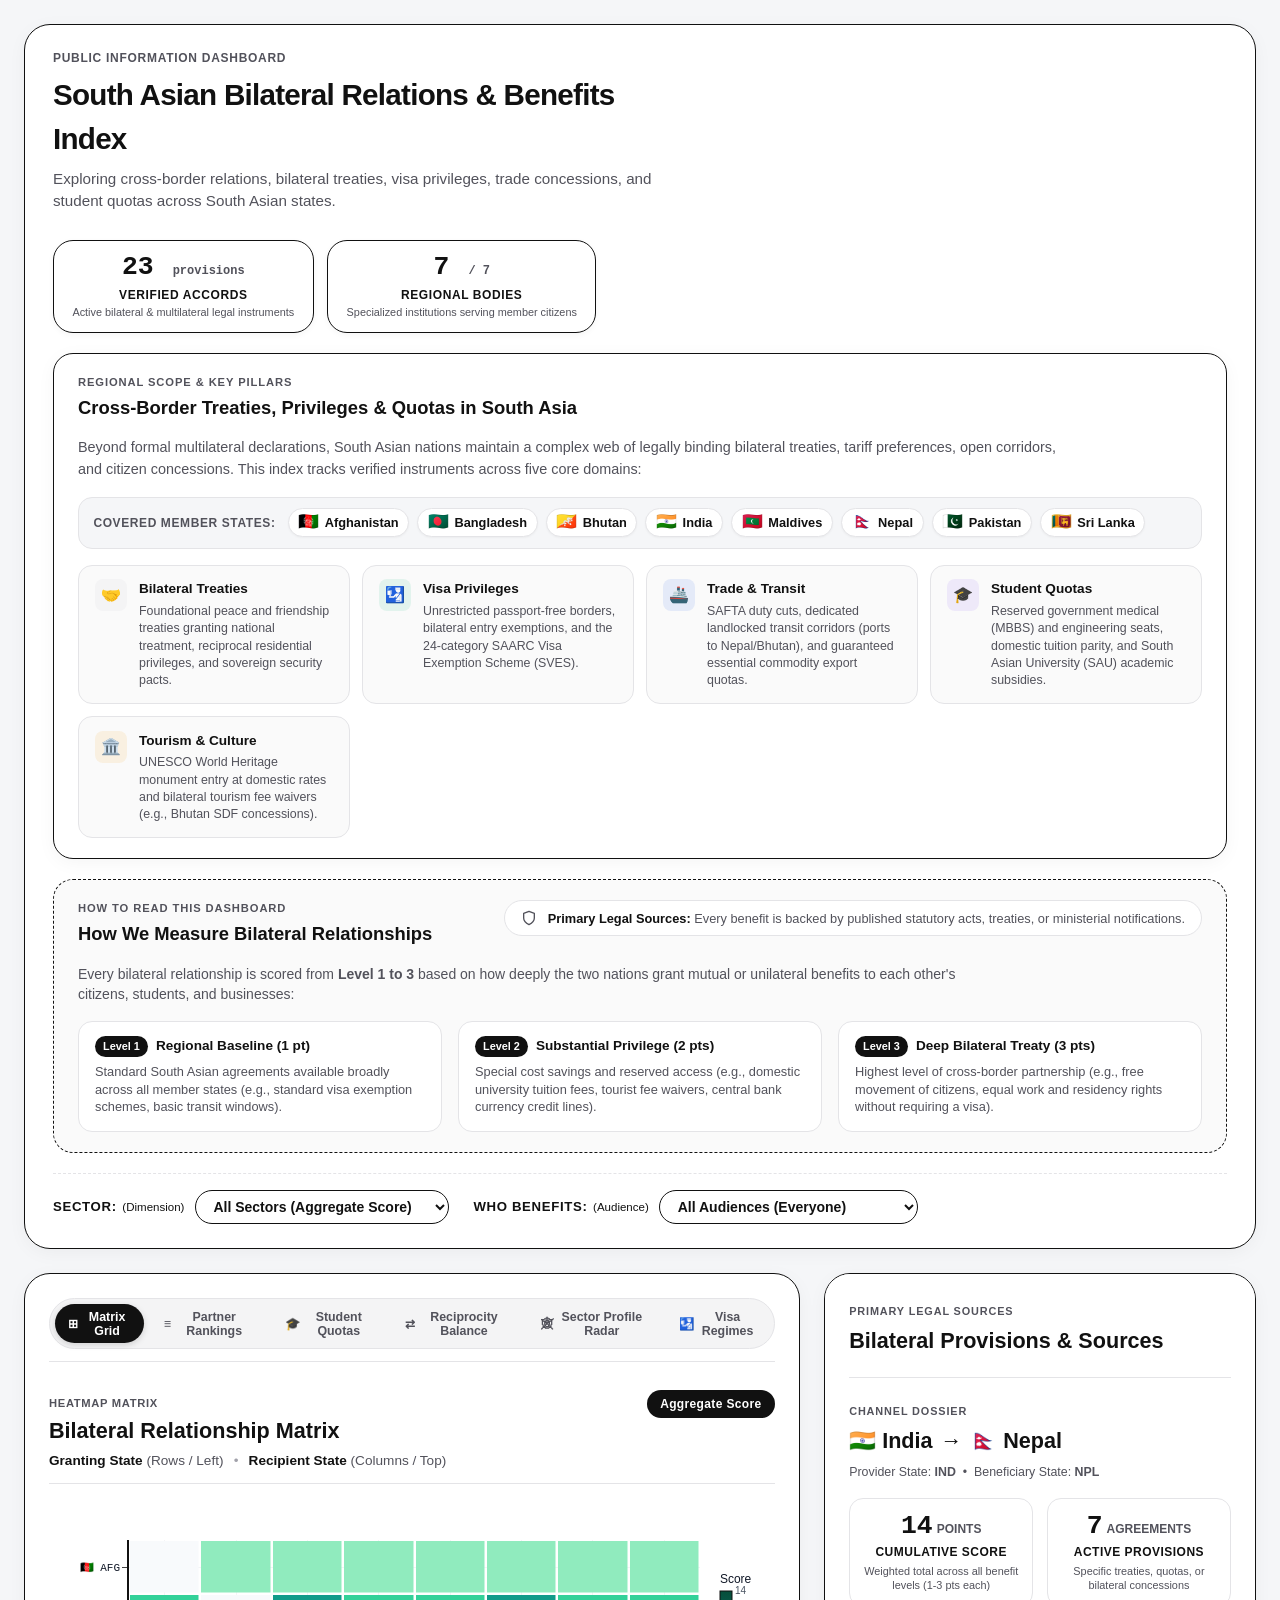
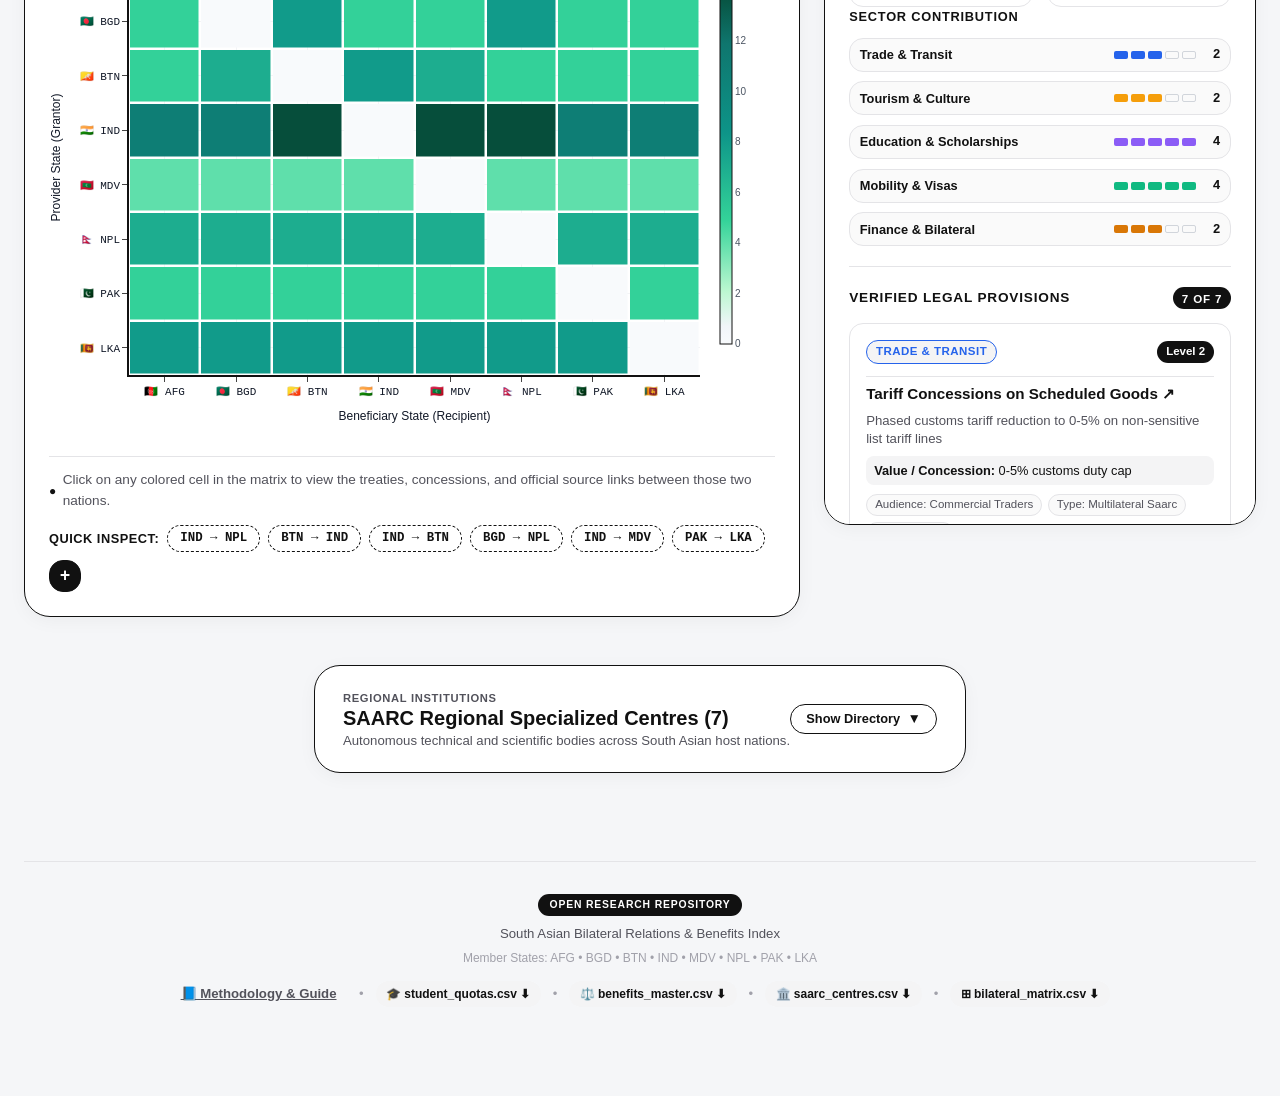
==== commit 892a3b4a: "refactor: add responsive mobile support for plotly charts and clean up dock navigation handlers" ====
--- a/docs/index.html
+++ b/docs/index.html
@@ -415,47 +415,6 @@
       </div>
     </section>
 
-    <!-- Floating Bottom Navigation Dock -->
-    <nav class="bottom-nav-dock" aria-label="Quick Navigation">
-      <button class="nav-dock-item active" id="dock-btn-matrix">
-        <svg class="dock-icon" width="18" height="18" viewBox="0 0 24 24" fill="none" stroke="currentColor"
-          stroke-width="2" stroke-linecap="round" stroke-linejoin="round">
-          <rect x="3" y="3" width="7" height="7"></rect>
-          <rect x="14" y="3" width="7" height="7"></rect>
-          <rect x="14" y="14" width="7" height="7"></rect>
-          <rect x="3" y="14" width="7" height="7"></rect>
-        </svg>
-        <span class="dock-label">Matrix</span>
-      </button>
-
-      <button class="nav-dock-item" id="dock-btn-inspector">
-        <svg class="dock-icon" width="18" height="18" viewBox="0 0 24 24" fill="none" stroke="currentColor"
-          stroke-width="2" stroke-linecap="round" stroke-linejoin="round">
-          <circle cx="11" cy="11" r="8"></circle>
-          <line x1="21" y1="21" x2="16.65" y2="16.65"></line>
-        </svg>
-        <span class="dock-label">Inspect</span>
-      </button>
-
-      <button class="nav-dock-item" id="dock-btn-centres">
-        <svg class="dock-icon" width="18" height="18" viewBox="0 0 24 24" fill="none" stroke="currentColor"
-          stroke-width="2" stroke-linecap="round" stroke-linejoin="round">
-          <path d="M3 21h18M3 10h18M5 10v11M19 10v11M9 10v11M15 10v11M12 2L2 7h20L12 2z"></path>
-        </svg>
-        <span class="dock-label">Centres</span>
-      </button>
-
-      <button class="nav-dock-item" id="dock-btn-about">
-        <svg class="dock-icon" width="18" height="18" viewBox="0 0 24 24" fill="none" stroke="currentColor"
-          stroke-width="2" stroke-linecap="round" stroke-linejoin="round">
-          <circle cx="12" cy="12" r="10"></circle>
-          <path d="M12 16v-4"></path>
-          <path d="M12 8h.01"></path>
-        </svg>
-        <span class="dock-label">Guide</span>
-      </button>
-    </nav>
-
     <!-- Detailed Methodology & About Modal -->
     <div class="modal-backdrop" id="about-modal" style="display: none;">
       <div class="modal-card">
@@ -535,6 +494,10 @@
         <p>South Asian Bilateral Relations & Benefits Index</p>
         <p class="footer-sub">Member States: AFG • BGD • BTN • IND • MDV • NPL • PAK • LKA</p>
         <div class="footer-downloads">
+          <button id="btn-open-methodology" class="footer-data-link" type="button"
+            style="background:none;border:none;cursor:pointer;font-family:inherit;font-size:inherit;color:inherit;text-decoration:underline;">📘
+            Methodology & Guide</button>
+          <span style="color: var(--color-gray-400);">•</span>
           <a href="data/student_quotas.csv" download class="footer-data-link">🎓 student_quotas.csv ⬇</a>
           <span style="color: var(--color-gray-400);">•</span>
           <a href="data/benefits_master.csv" download class="footer-data-link">⚖️ benefits_master.csv ⬇</a>
--- a/docs/style.css
+++ b/docs/style.css
@@ -65,6 +65,12 @@
   padding: 0;
 }
 
+html,
+body {
+  overflow-x: hidden;
+  max-width: 100vw;
+}
+
 body {
   font-family: var(--font-sans);
   background-color: var(--color-canvas);
@@ -74,6 +80,7 @@
   -webkit-font-smoothing: antialiased;
   padding-bottom: 5rem;
   /* Room for bottom dock */
+  padding-bottom: 2rem;
 }
 
 /* Layout Wrapper */
@@ -1798,6 +1805,7 @@
   box-shadow: var(--shadow-subtle);
   max-width: 1400px;
   margin: 1.5rem auto 1.25rem auto;
+  margin: 0;
 }
 
 header h1 {
@@ -3296,58 +3304,710 @@
   }
 }
 
+/* Mobile swipe helper hint */
+.visa-mobile-scroll-hint {
+  display: none;
+}
+
+/* ==========================================================================
+   Comprehensive Mobile & Tablet Responsive Engine
+   ========================================================================== */
 @media (max-width: 960px) {
+
+  .main-content,
   .layout-container {
     grid-template-columns: 1fr;
+    gap: 1.25rem;
   }
 
+  .inspector-section,
   .inspector-panel {
     position: static;
     max-height: none;
+    min-height: auto;
   }
 
   #matrix-heatmap {
     height: 460px;
+
+    .inspector-card {
+      max-height: none;
+      min-height: auto;
+    }
+
+    .header-content {
+      flex-direction: column;
+      align-items: flex-start;
+      gap: 1.25rem;
+    }
+
+    .header-stats {
+      width: 100%;
+      justify-content: flex-start;
+    }
+
+    .top-levels-grid,
+    .methodology-grid {
+      grid-template-columns: 1fr;
+    }
   }
-}
-
-@media (max-width: 640px) {
-
-  header,
-  .centres-section,
-  .visual-panel,
-  .inspector-panel {
-    padding: 1.15rem;
+
+  @media (max-width: 768px) {
+
+    /* View Switcher Tabs Horizontal Scroll Engine */
+    .view-tabs-bar {
+      flex-direction: column;
+      align-items: stretch;
+      gap: 0.65rem;
+      padding-bottom: 0.65rem;
+      margin-bottom: 0.65rem;
+      width: 100%;
+      overflow: hidden;
+    }
+
+    .view-tabs {
+      display: flex;
+      overflow-x: auto;
+      overflow-y: hidden;
+      -webkit-overflow-scrolling: touch;
+      white-space: nowrap;
+      padding: 0.35rem 0.45rem;
+      border-radius: var(--radius-lg);
+      width: 100%;
+      max-width: 100%;
+      scrollbar-width: none;
+    }
+
+    .view-tabs::-webkit-scrollbar {
+      display: none;
+    }
+
+    .view-tab-btn {
+      flex-shrink: 0;
+      white-space: nowrap;
+      font-size: 0.775rem;
+      padding: 0.4rem 0.75rem;
+    }
   }
 
-  .toolbar {
-    flex-direction: column;
-    align-items: stretch;
-  }
-
-  .filter-group {
-    flex-direction: column;
-    align-items: flex-start;
-  }
-
-  .filter-group select {
-    width: 100%;
-  }
-
-  .visa-matrix-side-axis {
-    width: 30px;
-    padding: 0.5rem 0.1rem;
-  }
-
-  .visa-side-axis-badge .side-axis-title {
-    font-size: 0.64rem;
-  }
-
-  .visa-side-axis-badge .side-axis-subtitle {
-    display: none;
-  }
-
-  .dest-axis-banner .dest-axis-desc {
-    display: none;
-  }
-}+  @media (max-width: 640px) {
+
+    html,
+    body {
+      overflow-x: hidden;
+      width: 100%;
+      max-width: 100vw;
+    }
+
+    .app-layout {
+      padding: 0.75rem 0.5rem;
+      gap: 0.85rem;
+      width: 100%;
+      max-width: 100%;
+      overflow-x: hidden;
+    }
+
+    header,
+    .centres-section,
+    .visual-panel,
+    .inspector-panel {
+      padding: 1.15rem;
+
+      .app-header {
+        margin: 0;
+        padding: 1.15rem 0.9rem;
+        border-radius: var(--radius-lg);
+        gap: 1rem;
+        width: 100%;
+        box-sizing: border-box;
+      }
+
+      .brand-title {
+        font-size: clamp(1.2rem, 5.5vw, 1.55rem);
+        line-height: 1.25;
+        word-break: break-word;
+      }
+
+      .brand-subtitle {
+        font-size: 0.825rem;
+        line-height: 1.4;
+      }
+
+      .brand-sub-badge {
+        font-size: 0.68rem;
+      }
+
+      .header-stats {
+        display: grid;
+        grid-template-columns: 1fr 1fr;
+        gap: 0.5rem;
+        width: 100%;
+      }
+
+      .stat-ring-card {
+        min-width: 0;
+        width: 100%;
+        padding: 0.65rem 0.45rem;
+        border-radius: var(--radius-md);
+      }
+
+      .stat-value {
+        font-size: 1.25rem;
+      }
+
+      .stat-label {
+        font-size: 0.68rem;
+      }
+
+      .stat-hint {
+        font-size: 0.6rem;
+        line-height: 1.2;
+      }
+
+      /* Scope & Regional Pillars */
+      .scope-overview-card {
+        padding: 1rem 0.85rem;
+        border-radius: var(--radius-lg);
+        gap: 0.75rem;
+      }
+
+      .methodology-heading {
+        font-size: 1rem;
+        line-height: 1.3;
+      }
+
+      .scope-overview-desc {
+        font-size: 0.8rem;
+        line-height: 1.45;
+      }
+
+      .scope-countries-wrap {
+        flex-direction: column;
+        align-items: flex-start;
+        gap: 0.45rem;
+        padding: 0.5rem 0.6rem;
+      }
+
+      .scope-countries-label {
+        font-size: 0.7rem;
+      }
+
+      .scope-countries-list {
+        display: flex;
+        flex-wrap: wrap;
+        gap: 0.35rem;
+        width: 100%;
+      }
+
+      .scope-country-chip {
+        padding: 0.2rem 0.45rem;
+        font-size: 0.72rem;
+      }
+
+      .scope-pillars-grid {
+        grid-template-columns: 1fr;
+        gap: 0.5rem;
+      }
+
+      .scope-pillar-card {
+        padding: 0.65rem 0.75rem;
+        border-radius: var(--radius-md);
+      }
+
+      .pillar-title {
+        font-size: 0.825rem;
+      }
+
+      .pillar-desc {
+        font-size: 0.75rem;
+        line-height: 1.35;
+      }
+
+      /* Top Methodology Guide */
+      .top-methodology-card {
+        padding: 1rem 0.85rem;
+        border-radius: var(--radius-lg);
+        gap: 0.75rem;
+      }
+
+      .methodology-summary-text {
+        font-size: 0.8rem;
+        line-height: 1.4;
+      }
+
+      .top-sources-note {
+        font-size: 0.72rem;
+        padding: 0.4rem 0.6rem;
+        width: 100%;
+      }
+
+      .top-levels-grid {
+        grid-template-columns: 1fr;
+        gap: 0.5rem;
+      }
+
+      .top-level-item {
+        padding: 0.65rem 0.75rem;
+        border-radius: var(--radius-md);
+      }
+
+      .top-level-name {
+        font-size: 0.8rem;
+      }
+
+      .top-level-desc {
+        font-size: 0.75rem;
+      }
+
+      /* Toolbar & Filter Selects (16px to prevent iOS auto-zoom) */
+      .toolbar {
+        flex-direction: column;
+        align-items: stretch;
+        gap: 0.75rem;
+        padding-top: 0.75rem;
+      }
+
+      .filter-group {
+        flex-direction: column;
+        align-items: flex-start;
+        align-items: stretch;
+        width: 100%;
+        gap: 0.3rem;
+      }
+
+      .filter-group label {
+        font-size: 0.775rem;
+      }
+
+      .filter-group select {
+        width: 100%;
+        font-size: 16px;
+        padding: 0.55rem 0.85rem;
+        border-radius: var(--radius-md);
+      }
+
+      .visa-matrix-side-axis {
+        width: 30px;
+        padding: 0.5rem 0.1rem;
+
+        /* View Focus & Quota Controls */
+        .view-focus-controls {
+          flex-direction: column;
+          align-items: stretch;
+          width: 100%;
+          gap: 0.3rem;
+        }
+
+        .visa-side-axis-badge .side-axis-title {
+          font-size: 0.64rem;
+
+          .focus-country-select {
+            width: 100%;
+            font-size: 16px;
+            padding: 0.5rem 0.85rem;
+          }
+
+          .visa-side-axis-badge .side-axis-subtitle {
+            .view-quota-controls {
+              flex-direction: column;
+              align-items: stretch;
+              width: 100%;
+              gap: 0.5rem;
+            }
+
+            .quota-subview-toggle {
+              display: flex;
+              width: 100%;
+            }
+
+            .quota-toggle-btn {
+              flex: 1;
+              justify-content: center;
+              font-size: 0.72rem;
+              padding: 0.35rem 0.45rem;
+              white-space: nowrap;
+            }
+
+            .quota-filter-group {
+              flex-direction: column;
+              align-items: stretch;
+              width: 100%;
+              gap: 0.25rem;
+            }
+
+            .quota-filter-select {
+              width: 100%;
+              font-size: 16px;
+              padding: 0.5rem 0.85rem;
+            }
+
+            /* Visa Regimes Controls */
+            .view-visa-controls {
+              flex-direction: column;
+              align-items: stretch;
+              width: 100%;
+              gap: 0.5rem;
+            }
+
+            .visa-subview-toggle {
+              display: flex;
+              width: 100%;
+            }
+
+            .visa-toggle-btn {
+              flex: 1;
+              justify-content: center;
+              font-size: 0.7rem;
+              padding: 0.35rem 0.35rem;
+              white-space: nowrap;
+            }
+
+            .visa-filter-group {
+              flex-direction: column;
+              align-items: stretch;
+              width: 100%;
+              gap: 0.25rem;
+            }
+
+            .visa-filter-select {
+              width: 100%;
+              font-size: 16px;
+              padding: 0.5rem 0.85rem;
+            }
+
+            /* Surface Cards & Heatmap */
+            .surface-card,
+            .visual-panel,
+            .inspector-panel {
+              padding: 1rem 0.85rem;
+              border-radius: var(--radius-lg);
+              width: 100%;
+              box-sizing: border-box;
+            }
+
+            .card-header {
+              flex-direction: column;
+              align-items: flex-start;
+              gap: 0.35rem;
+            }
+
+            .card-title {
+              font-size: 1.15rem;
+              word-break: break-word;
+            }
+
+            .card-caption {
+              font-size: 0.75rem;
+              line-height: 1.35;
+            }
+
+            .card-view-badge {
+              font-size: 0.68rem;
+              padding: 0.2rem 0.55rem;
+              align-self: flex-start;
+            }
+
+            .heatmap-plot,
+            #matrix-heatmap {
+              height: 380px !important;
+              min-height: 340px !important;
+              width: 100%;
+              max-width: 100%;
+            }
+
+            .matrix-footer {
+              gap: 0.65rem;
+            }
+
+            .hint-text {
+              font-size: 0.775rem;
+              line-height: 1.35;
+            }
+
+            .quick-chips {
+              display: flex;
+              flex-wrap: wrap;
+              gap: 0.35rem;
+              width: 100%;
+            }
+
+            .chip-label {
+              width: 100%;
+              font-size: 0.72rem;
+            }
+
+            .chip-btn {
+              padding: 0.25rem 0.5rem;
+              font-size: 0.72rem;
+            }
+
+            /* Visa Regimes Elements */
+            .visa-mobile-scroll-hint {
+              display: block;
+              text-align: center;
+              font-size: 0.72rem;
+              font-weight: 700;
+              color: var(--color-gray-600);
+              margin-bottom: 0.45rem;
+              padding: 0.3rem 0.5rem;
+              background-color: var(--color-gray-100);
+              border-radius: var(--radius-pill);
+              border: 1px dashed var(--color-gray-400);
+            }
+
+            .visa-matrix-layout {
+              width: 100%;
+              max-width: 100%;
+            }
+
+            .visa-matrix-side-axis {
+              display: none;
+            }
+
+            .visa-matrix-scroll {
+              width: 100%;
+              max-width: 100%;
+              overflow-x: auto;
+              -webkit-overflow-scrolling: touch;
+              border-radius: var(--radius-md);
+            }
+
+            .visa-matrix-table {
+              min-width: 520px;
+              font-size: 0.66rem;
+            }
+
+            .visa-matrix-table th.corner-cell,
+            .visa-matrix-table th.origin-header {
+              min-width: 55px;
+              padding: 0.25rem 0.2rem;
+            }
+
+            .visa-cell-badge {
+              padding: 0.25rem 0.1rem;
+              gap: 0.1rem;
+            }
+
+            .visa-cell-icon {
+              font-size: 0.85rem;
+            }
+
+            .visa-cell-label {
+              font-size: 0.6rem;
+            }
+
+            .visa-cell-stay {
+              font-size: 0.55rem;
+            }
+
+            .visa-legend-bar {
+              flex-direction: column;
+              align-items: flex-start;
+              gap: 0.5rem;
+            }
+
+            .visa-legend-items {
+              display: flex;
+              flex-wrap: wrap;
+              gap: 0.3rem;
+            }
+
+            .visa-legend-pill {
+              font-size: 0.68rem;
+              padding: 0.2rem 0.45rem;
+            }
+
+            .dest-axis-banner .dest-axis-desc {
+              display: none;
+            }
+
+            .passport-dest-card {
+              padding: 0.75rem;
+            }
+
+            .passport-summary-bar {
+              flex-direction: column;
+              align-items: flex-start;
+              gap: 0.5rem;
+            }
+
+            .passport-summary-pills {
+              flex-wrap: wrap;
+            }
+
+            .sves-matrix-table {
+              min-width: 480px;
+              font-size: 0.68rem;
+            }
+
+            /* Inspector Section & Provisions */
+            .inspector-card {
+              min-height: auto;
+              padding: 1rem 0.85rem;
+            }
+
+            .inspector-pair-title {
+              font-size: 1.1rem;
+              gap: 0.35rem;
+            }
+
+            .inspector-metrics {
+              display: grid;
+              grid-template-columns: 1fr 1fr;
+              gap: 0.5rem;
+            }
+
+            .inspector-ring-card {
+              min-width: 0;
+              width: 100%;
+              padding: 0.6rem 0.45rem;
+              border-radius: var(--radius-md);
+            }
+
+            .inspector-ring-val {
+              font-size: 1.3rem;
+            }
+
+            .inspector-ring-lbl {
+              font-size: 0.68rem;
+            }
+
+            .inspector-metric-explain {
+              font-size: 0.6rem;
+              line-height: 1.2;
+            }
+
+            .sector-progress-row {
+              padding: 0.35rem 0.5rem;
+              gap: 0.4rem;
+            }
+
+            .sector-progress-label {
+              font-size: 0.72rem;
+            }
+
+            .provision-card {
+              padding: 0.75rem;
+              border-radius: var(--radius-md);
+              gap: 0.4rem;
+            }
+
+            .provision-title {
+              font-size: 0.875rem;
+              line-height: 1.3;
+            }
+
+            .provision-desc {
+              font-size: 0.8rem;
+              line-height: 1.4;
+            }
+
+            .provision-legal {
+              font-size: 0.72rem;
+              flex-wrap: wrap;
+            }
+
+            .provision-source {
+              flex-direction: column;
+              align-items: flex-start;
+              gap: 0.25rem;
+            }
+
+            .source-link {
+              font-size: 0.75rem;
+              word-break: break-all;
+            }
+
+            .quota-dossier-card {
+              padding: 0.75rem;
+            }
+
+            .quota-dossier-title {
+              font-size: 0.875rem;
+            }
+
+            /* Regional Centres Section */
+            .centres-section {
+              margin: 1rem auto 1.5rem auto;
+              padding: 1rem 0.85rem;
+              border-radius: var(--radius-lg);
+              width: 100%;
+              box-sizing: border-box;
+            }
+
+            .centres-header-toggle {
+              flex-direction: column;
+              align-items: flex-start;
+              gap: 0.65rem;
+            }
+
+            .toggle-expand-btn {
+              align-self: flex-start;
+              font-size: 0.75rem;
+              padding: 0.3rem 0.75rem;
+            }
+
+            .centre-item {
+              padding: 0.75rem;
+              border-radius: var(--radius-md);
+            }
+
+            .centre-row-main {
+              flex-direction: column;
+              align-items: flex-start;
+              gap: 0.45rem;
+            }
+
+            .centre-title-group {
+              min-width: 0;
+              width: 100%;
+              flex-wrap: wrap;
+              gap: 0.4rem;
+            }
+
+            .centre-name-text {
+              font-size: 0.875rem;
+            }
+
+            .centre-details-dropdown {
+              font-size: 0.8rem;
+            }
+
+            .centre-detail-row {
+              flex-direction: column;
+              align-items: flex-start;
+              gap: 0.15rem;
+            }
+
+            .centre-detail-label {
+              min-width: 0;
+              font-size: 0.7rem;
+            }
+
+            /* Modal & Footer */
+            .modal-card {
+              width: 95%;
+              max-width: 95vw;
+              padding: 1.25rem 1rem;
+              border-radius: var(--radius-lg);
+              max-height: 85vh;
+            }
+
+            .modal-title {
+              font-size: 1.15rem;
+            }
+
+            .app-footer {
+              padding: 1.5rem 1rem;
+            }
+
+            .footer-downloads {
+              flex-direction: column;
+              align-items: center;
+              gap: 0.5rem;
+            }
+
+            .footer-downloads span {
+              display: none;
+            }
+          }
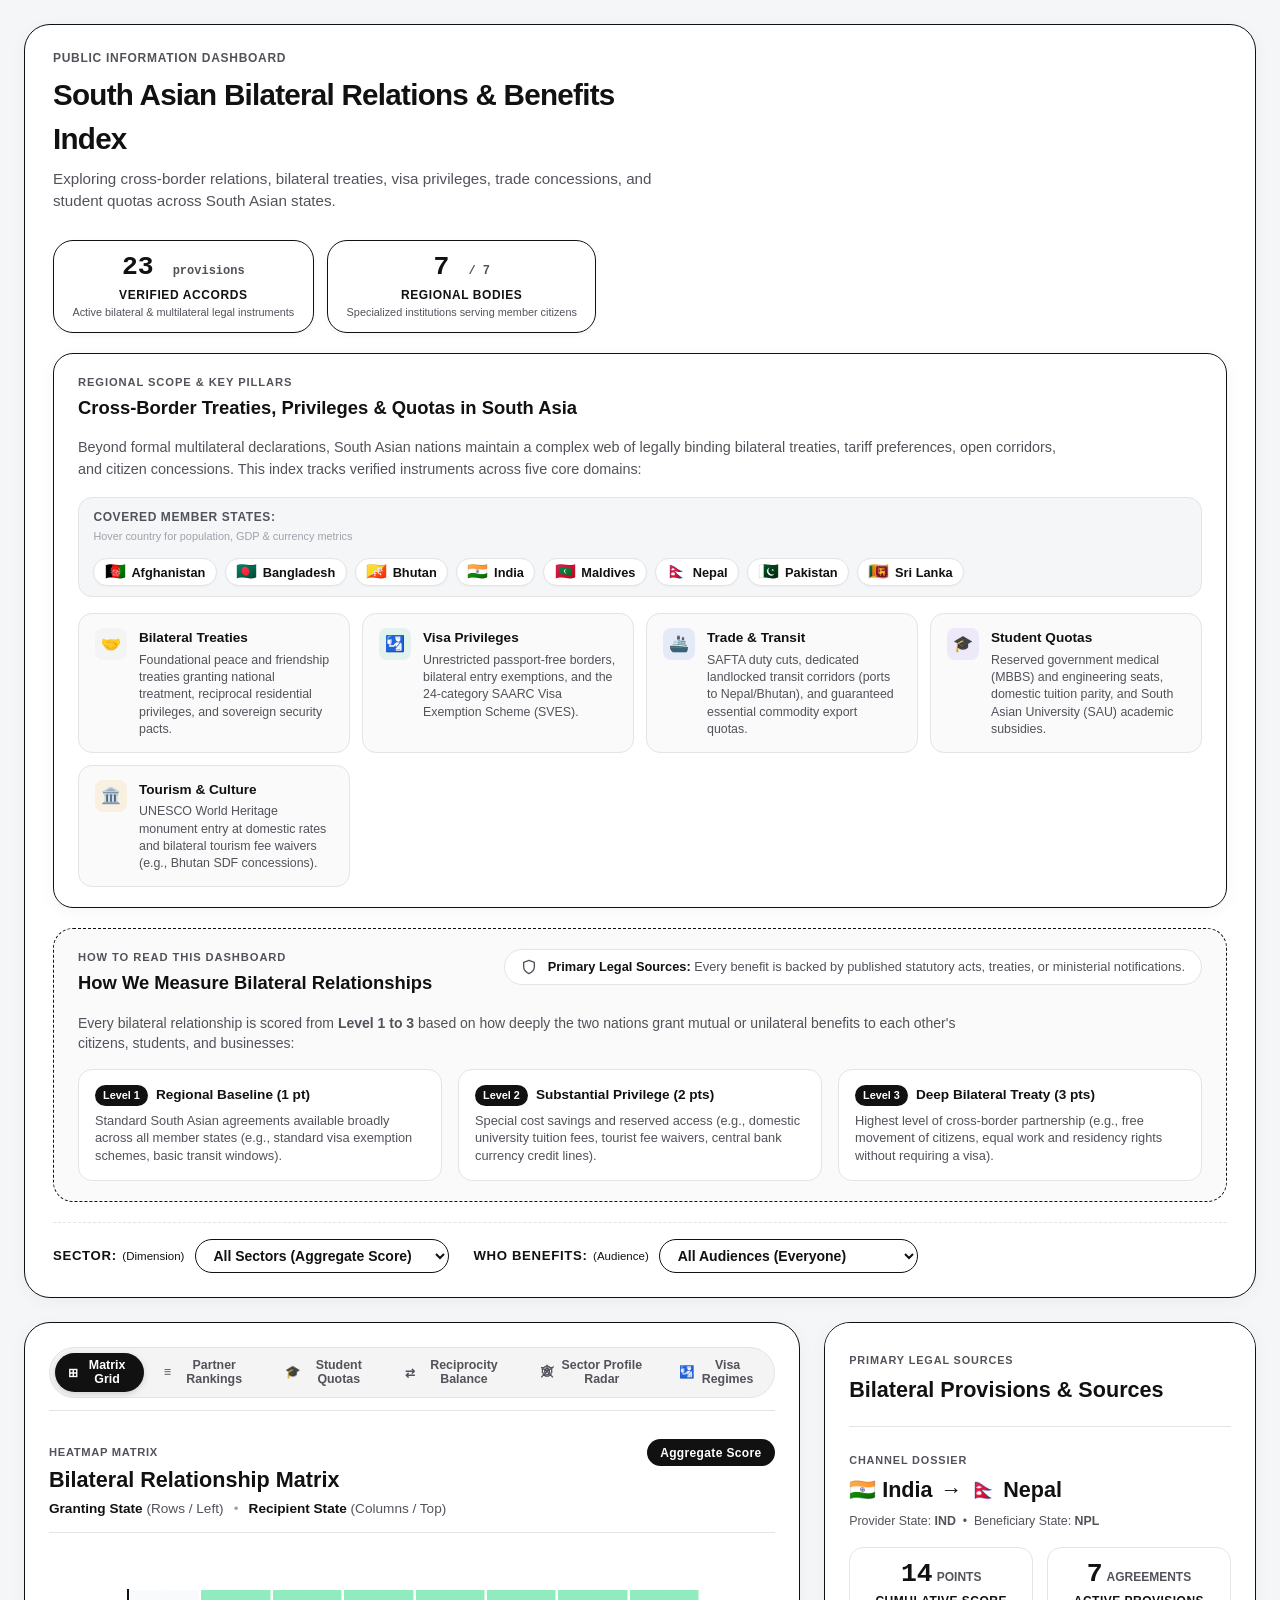
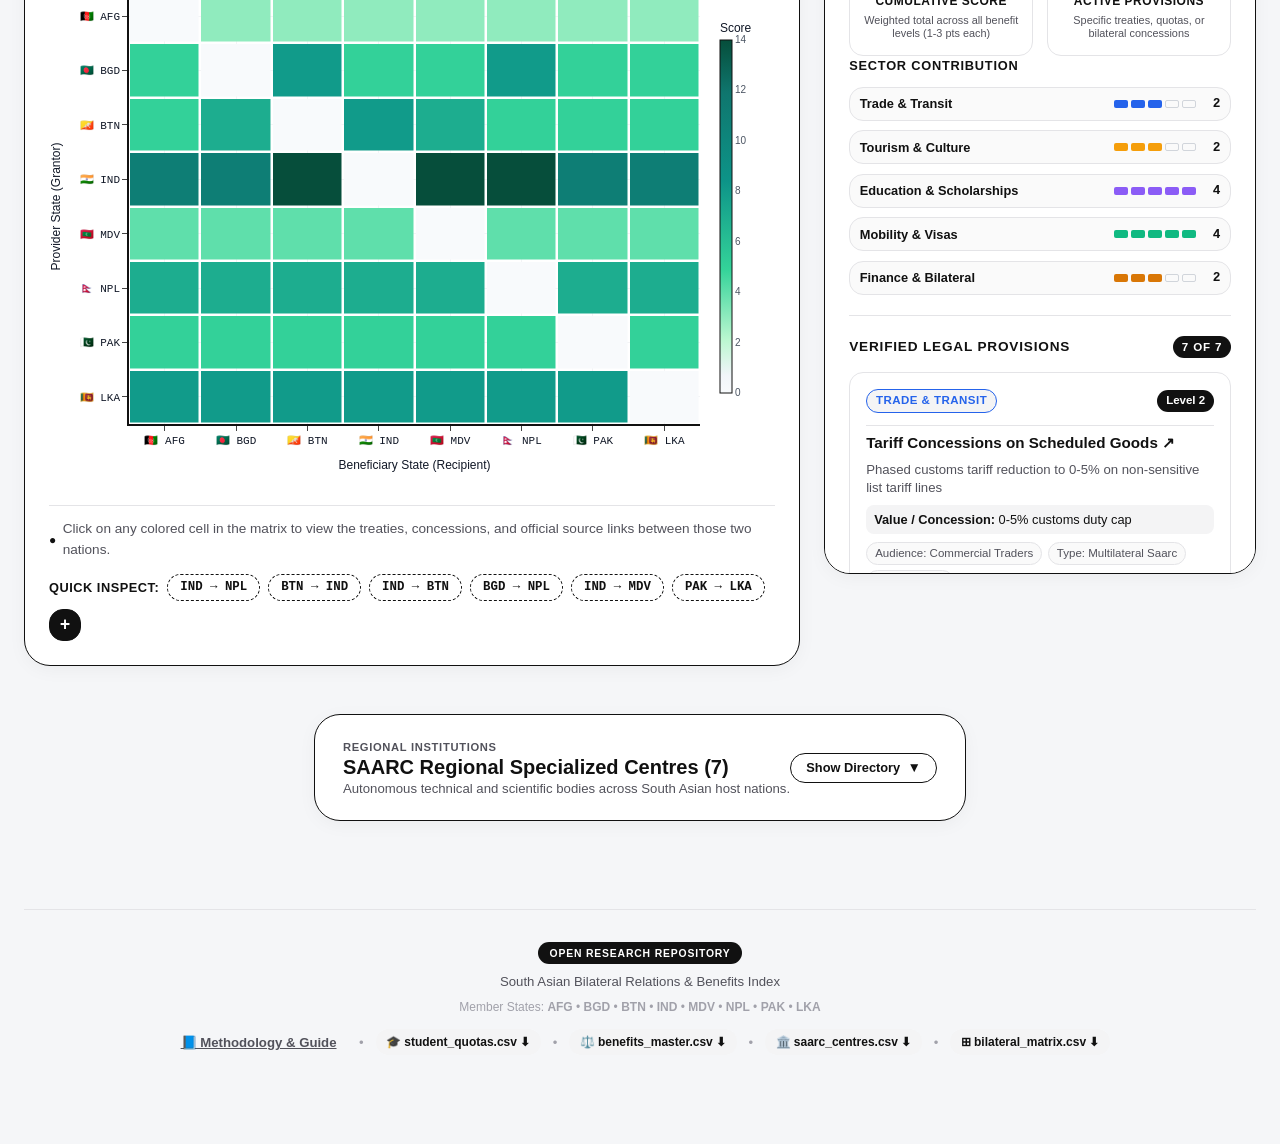
==== commit 1c37dda6: "feat: add country profile data and hover popover engine to application logic" ====
--- a/docs/index.html
+++ b/docs/index.html
@@ -64,24 +64,43 @@
 
         <!-- 8 Member Countries with Flags -->
         <div class="scope-countries-wrap">
-          <span class="scope-countries-label">Covered Member States:</span>
-          <div class="scope-countries-list">
-            <span class="scope-country-chip" title="Afghanistan"><span class="chip-flag">🇦🇫</span> <span
-                class="chip-name">Afghanistan</span></span>
-            <span class="scope-country-chip" title="Bangladesh"><span class="chip-flag">🇧🇩</span> <span
-                class="chip-name">Bangladesh</span></span>
-            <span class="scope-country-chip" title="Bhutan"><span class="chip-flag">🇧🇹</span> <span
-                class="chip-name">Bhutan</span></span>
-            <span class="scope-country-chip" title="India"><span class="chip-flag">🇮🇳</span> <span
-                class="chip-name">India</span></span>
-            <span class="scope-country-chip" title="Maldives"><span class="chip-flag">🇲🇻</span> <span
-                class="chip-name">Maldives</span></span>
-            <span class="scope-country-chip" title="Nepal"><span class="chip-flag">🇳🇵</span> <span
-                class="chip-name">Nepal</span></span>
-            <span class="scope-country-chip" title="Pakistan"><span class="chip-flag">🇵🇰</span> <span
-                class="chip-name">Pakistan</span></span>
-            <span class="scope-country-chip" title="Sri Lanka"><span class="chip-flag">🇱🇰</span> <span
-                class="chip-name">Sri Lanka</span></span>
+          <div class="scope-countries-header-group">
+            <span class="scope-countries-label">Covered Member States:</span>
+            <span class="scope-countries-hint">Hover country for population, GDP & currency metrics</span>
+          </div>
+          <div class="scope-countries-list" id="scope-countries-list">
+            <button class="scope-country-chip" type="button" data-country="AFG" aria-label="Afghanistan: view population, GDP, and currency exchange rate">
+              <span class="chip-flag">🇦🇫</span>
+              <span class="chip-name">Afghanistan</span>
+            </button>
+            <button class="scope-country-chip" type="button" data-country="BGD" aria-label="Bangladesh: view population, GDP, and currency exchange rate">
+              <span class="chip-flag">🇧🇩</span>
+              <span class="chip-name">Bangladesh</span>
+            </button>
+            <button class="scope-country-chip" type="button" data-country="BTN" aria-label="Bhutan: view population, GDP, and currency exchange rate">
+              <span class="chip-flag">🇧🇹</span>
+              <span class="chip-name">Bhutan</span>
+            </button>
+            <button class="scope-country-chip" type="button" data-country="IND" aria-label="India: view population, GDP, and currency exchange rate">
+              <span class="chip-flag">🇮🇳</span>
+              <span class="chip-name">India</span>
+            </button>
+            <button class="scope-country-chip" type="button" data-country="MDV" aria-label="Maldives: view population, GDP, and currency exchange rate">
+              <span class="chip-flag">🇲🇻</span>
+              <span class="chip-name">Maldives</span>
+            </button>
+            <button class="scope-country-chip" type="button" data-country="NPL" aria-label="Nepal: view population, GDP, and currency exchange rate">
+              <span class="chip-flag">🇳🇵</span>
+              <span class="chip-name">Nepal</span>
+            </button>
+            <button class="scope-country-chip" type="button" data-country="PAK" aria-label="Pakistan: view population, GDP, and currency exchange rate">
+              <span class="chip-flag">🇵🇰</span>
+              <span class="chip-name">Pakistan</span>
+            </button>
+            <button class="scope-country-chip" type="button" data-country="LKA" aria-label="Sri Lanka: view population, GDP, and currency exchange rate">
+              <span class="chip-flag">🇱🇰</span>
+              <span class="chip-name">Sri Lanka</span>
+            </button>
           </div>
         </div>
 
@@ -492,7 +511,16 @@
       <div class="footer-inner">
         <div class="footer-badge">OPEN RESEARCH REPOSITORY</div>
         <p>South Asian Bilateral Relations & Benefits Index</p>
-        <p class="footer-sub">Member States: AFG • BGD • BTN • IND • MDV • NPL • PAK • LKA</p>
+        <p class="footer-sub">Member States: 
+          <span class="footer-country-pill" data-country="AFG" title="Afghanistan">AFG</span> • 
+          <span class="footer-country-pill" data-country="BGD" title="Bangladesh">BGD</span> • 
+          <span class="footer-country-pill" data-country="BTN" title="Bhutan">BTN</span> • 
+          <span class="footer-country-pill" data-country="IND" title="India">IND</span> • 
+          <span class="footer-country-pill" data-country="MDV" title="Maldives">MDV</span> • 
+          <span class="footer-country-pill" data-country="NPL" title="Nepal">NPL</span> • 
+          <span class="footer-country-pill" data-country="PAK" title="Pakistan">PAK</span> • 
+          <span class="footer-country-pill" data-country="LKA" title="Sri Lanka">LKA</span>
+        </p>
         <div class="footer-downloads">
           <button id="btn-open-methodology" class="footer-data-link" type="button"
             style="background:none;border:none;cursor:pointer;font-family:inherit;font-size:inherit;color:inherit;text-decoration:underline;">📘
--- a/docs/style.css
+++ b/docs/style.css
@@ -208,7 +208,7 @@
 .scope-countries-wrap {
   display: flex;
   align-items: center;
-  gap: 0.75rem;
+  gap: 0.85rem;
   flex-wrap: wrap;
   padding: 0.65rem 0.9rem;
   background-color: var(--color-canvas);
@@ -216,6 +216,12 @@
   border-radius: var(--radius-md);
 }
 
+.scope-countries-header-group {
+  display: flex;
+  flex-direction: column;
+  gap: 0.15rem;
+}
+
 .scope-countries-label {
   font-size: 0.75rem;
   font-weight: 700;
@@ -225,6 +231,13 @@
   white-space: nowrap;
 }
 
+.scope-countries-hint {
+  font-size: 0.68rem;
+  font-weight: 500;
+  color: var(--color-gray-400);
+  white-space: nowrap;
+}
+
 .scope-countries-list {
   display: flex;
   flex-wrap: wrap;
@@ -236,20 +249,34 @@
   display: inline-flex;
   align-items: center;
   gap: 0.35rem;
-  padding: 0.25rem 0.6rem;
+  padding: 0.28rem 0.65rem;
   background-color: var(--color-white);
   border: 1px solid var(--color-gray-200);
   border-radius: var(--radius-pill);
+  font-family: inherit;
   font-size: 0.8rem;
   font-weight: 600;
   color: var(--color-black);
   box-shadow: 0 1px 2px rgba(0, 0, 0, 0.04);
+  cursor: pointer;
+  outline: none;
+  text-decoration: none;
+  user-select: none;
   transition: var(--transition);
 }
 
-.scope-country-chip:hover {
+.scope-country-chip:hover,
+.scope-country-chip:focus-visible,
+.scope-country-chip.active-popover {
   border-color: var(--color-black);
-  transform: translateY(-1px);
+  background-color: var(--color-hover);
+  transform: translateY(-1.5px);
+  box-shadow: 0 4px 12px rgba(0, 0, 0, 0.09);
+}
+
+.scope-country-chip:focus-visible {
+  outline: 2px solid var(--color-black);
+  outline-offset: 2px;
 }
 
 .chip-flag {
@@ -259,6 +286,291 @@
 
 .chip-name {
   white-space: nowrap;
+}
+
+/* ==========================================================================
+   Country Metrics Hover Popover
+   ========================================================================== */
+
+.country-hover-popover {
+  position: fixed;
+  z-index: 950;
+  width: 390px;
+  max-width: calc(100vw - 20px);
+  background: var(--color-card);
+  border: 1.5px solid var(--color-black);
+  border-radius: var(--radius-md);
+  box-shadow: 0 16px 38px -6px rgba(0, 0, 0, 0.2), 0 3px 10px rgba(0, 0, 0, 0.06);
+  opacity: 0;
+  visibility: hidden;
+  pointer-events: none;
+  transform: translateY(6px) scale(0.98);
+  transition: opacity 0.16s cubic-bezier(0.4, 0, 0.2, 1),
+              transform 0.16s cubic-bezier(0.4, 0, 0.2, 1),
+              visibility 0.16s;
+}
+
+.country-hover-popover.visible {
+  opacity: 1;
+  visibility: visible;
+  pointer-events: auto;
+  transform: translateY(0) scale(1);
+}
+
+.country-hover-popover-inner {
+  padding: 1rem 1.05rem;
+  display: flex;
+  flex-direction: column;
+  gap: 0.75rem;
+}
+
+/* Popover Arrow */
+.popover-arrow {
+  position: absolute;
+  width: 12px;
+  height: 12px;
+  background-color: var(--color-card);
+  border: 1.5px solid var(--color-black);
+  transform: rotate(45deg);
+  pointer-events: none;
+}
+
+.country-hover-popover.arrow-top .popover-arrow {
+  top: -7px;
+  border-bottom: none;
+  border-right: none;
+}
+
+.country-hover-popover.arrow-bottom .popover-arrow {
+  bottom: -7px;
+  border-top: none;
+  border-left: none;
+}
+
+/* Header */
+.popover-header {
+  display: flex;
+  align-items: flex-start;
+  gap: 0.7rem;
+  padding-bottom: 0.65rem;
+  border-bottom: 1px solid var(--color-gray-200);
+}
+
+.popover-flag-wrap {
+  font-size: 2rem;
+  line-height: 1;
+  flex-shrink: 0;
+  display: flex;
+  align-items: center;
+  justify-content: center;
+  width: 42px;
+  height: 42px;
+  background-color: var(--color-canvas);
+  border-radius: var(--radius-sm);
+  border: 1px solid var(--color-gray-200);
+}
+
+.popover-title-wrap {
+  flex: 1;
+  min-width: 0;
+}
+
+.popover-top-line {
+  display: flex;
+  align-items: center;
+  justify-content: space-between;
+  gap: 0.4rem;
+  margin-bottom: 0.15rem;
+}
+
+.popover-code-pill {
+  font-family: var(--font-mono);
+  font-size: 0.68rem;
+  font-weight: 700;
+  padding: 0.08rem 0.35rem;
+  background-color: var(--color-black);
+  color: var(--color-white);
+  border-radius: 4px;
+  letter-spacing: 0.05em;
+}
+
+.popover-saarc-badge {
+  font-size: 0.65rem;
+  font-weight: 600;
+  color: var(--color-gray-600);
+  background-color: var(--color-gray-100);
+  padding: 0.1rem 0.45rem;
+  border-radius: var(--radius-pill);
+  border: 1px solid var(--color-gray-200);
+  white-space: nowrap;
+}
+
+.popover-country-name {
+  font-size: 1.15rem;
+  font-weight: 800;
+  line-height: 1.2;
+  color: var(--color-black);
+  letter-spacing: -0.015em;
+}
+
+.popover-official-meta {
+  font-size: 0.72rem;
+  color: var(--color-gray-600);
+  margin-top: 0.1rem;
+  white-space: nowrap;
+  overflow: hidden;
+  text-overflow: ellipsis;
+}
+
+/* Metrics 2x2 Grid */
+.popover-metrics-grid {
+  display: grid;
+  grid-template-columns: 1fr 1fr;
+  gap: 0.55rem;
+}
+
+.popover-metric-box {
+  background-color: var(--color-canvas);
+  border: 1px solid var(--color-gray-200);
+  border-radius: var(--radius-sm);
+  padding: 0.55rem 0.65rem;
+  display: flex;
+  flex-direction: column;
+  gap: 0.2rem;
+}
+
+.popover-metric-label {
+  display: flex;
+  align-items: center;
+  gap: 0.3rem;
+  font-size: 0.65rem;
+  font-weight: 700;
+  text-transform: uppercase;
+  letter-spacing: 0.04em;
+  color: var(--color-gray-600);
+}
+
+.popover-metric-val {
+  display: flex;
+  align-items: baseline;
+  justify-content: space-between;
+  gap: 0.3rem;
+  font-size: 0.96rem;
+  font-weight: 800;
+  color: var(--color-black);
+  line-height: 1.2;
+}
+
+.popover-metric-badge {
+  font-size: 0.62rem;
+  font-weight: 700;
+  padding: 0.08rem 0.35rem;
+  border-radius: var(--radius-pill);
+  background-color: rgba(37, 99, 235, 0.1);
+  color: var(--data-trade);
+  white-space: nowrap;
+}
+
+.popover-metric-badge.emerald {
+  background-color: rgba(16, 185, 129, 0.12);
+  color: var(--data-mobility);
+}
+
+.popover-metric-badge.amber {
+  background-color: rgba(245, 158, 11, 0.12);
+  color: #b45309;
+}
+
+/* Population Mini Share Bar */
+.popover-bar-container {
+  width: 100%;
+  height: 4px;
+  background-color: var(--color-gray-200);
+  border-radius: var(--radius-pill);
+  overflow: hidden;
+  margin: 0.12rem 0;
+}
+
+.popover-bar-fill {
+  height: 100%;
+  background-color: var(--color-black);
+  border-radius: var(--radius-pill);
+}
+
+.popover-metric-sub {
+  font-size: 0.67rem;
+  color: var(--color-gray-600);
+  line-height: 1.3;
+}
+
+.popover-metric-sub strong {
+  color: var(--color-black);
+  font-weight: 700;
+}
+
+.popover-fx-rate {
+  font-family: var(--font-mono);
+  font-size: 0.76rem;
+  font-weight: 700;
+  color: var(--color-black);
+}
+
+/* Informative Context Sections */
+.popover-info-block {
+  background-color: var(--color-card-subtle);
+  border: 1px dashed var(--color-gray-400);
+  border-radius: var(--radius-sm);
+  padding: 0.55rem 0.65rem;
+  display: flex;
+  flex-direction: column;
+  gap: 0.35rem;
+  font-size: 0.72rem;
+  line-height: 1.35;
+}
+
+.popover-info-row {
+  display: flex;
+  align-items: flex-start;
+  gap: 0.4rem;
+}
+
+.popover-info-tag {
+  font-weight: 700;
+  color: var(--color-black);
+  white-space: nowrap;
+  flex-shrink: 0;
+}
+
+.popover-info-text {
+  color: var(--color-gray-600);
+}
+
+/* Footer Action */
+.popover-footer {
+  padding-top: 0.2rem;
+}
+
+.popover-focus-btn {
+  width: 100%;
+  display: inline-flex;
+  align-items: center;
+  justify-content: center;
+  gap: 0.4rem;
+  padding: 0.45rem 0.8rem;
+  background-color: var(--color-black);
+  color: var(--color-white);
+  border: 1.5px solid var(--color-black);
+  border-radius: var(--radius-pill);
+  font-size: 0.75rem;
+  font-weight: 700;
+  cursor: pointer;
+  transition: var(--transition);
+}
+
+.popover-focus-btn:hover {
+  background-color: var(--color-dark);
+  border-color: var(--color-dark);
+  transform: translateY(-1px);
 }
 
 .scope-pillars-grid {
@@ -1674,6 +1986,17 @@
   color: var(--color-gray-400);
 }
 
+.footer-country-pill {
+  cursor: pointer;
+  font-weight: 700;
+  transition: var(--transition);
+}
+
+.footer-country-pill:hover {
+  color: var(--color-black);
+  text-decoration: underline;
+}
+
 .footer-downloads {
   display: flex;
   gap: 0.75rem;
@@ -3488,8 +3811,20 @@
         padding: 0.5rem 0.6rem;
       }
 
+      .scope-countries-header-group {
+        width: 100%;
+        display: flex;
+        flex-direction: row;
+        justify-content: space-between;
+        align-items: center;
+      }
+
       .scope-countries-label {
         font-size: 0.7rem;
+      }
+
+      .scope-countries-hint {
+        font-size: 0.62rem;
       }
 
       .scope-countries-list {
@@ -3502,6 +3837,16 @@
       .scope-country-chip {
         padding: 0.2rem 0.45rem;
         font-size: 0.72rem;
+      }
+
+      .country-hover-popover {
+        width: calc(100vw - 20px) !important;
+        max-width: 360px;
+      }
+
+      .popover-metrics-grid {
+        grid-template-columns: 1fr;
+        gap: 0.4rem;
       }
 
       .scope-pillars-grid {
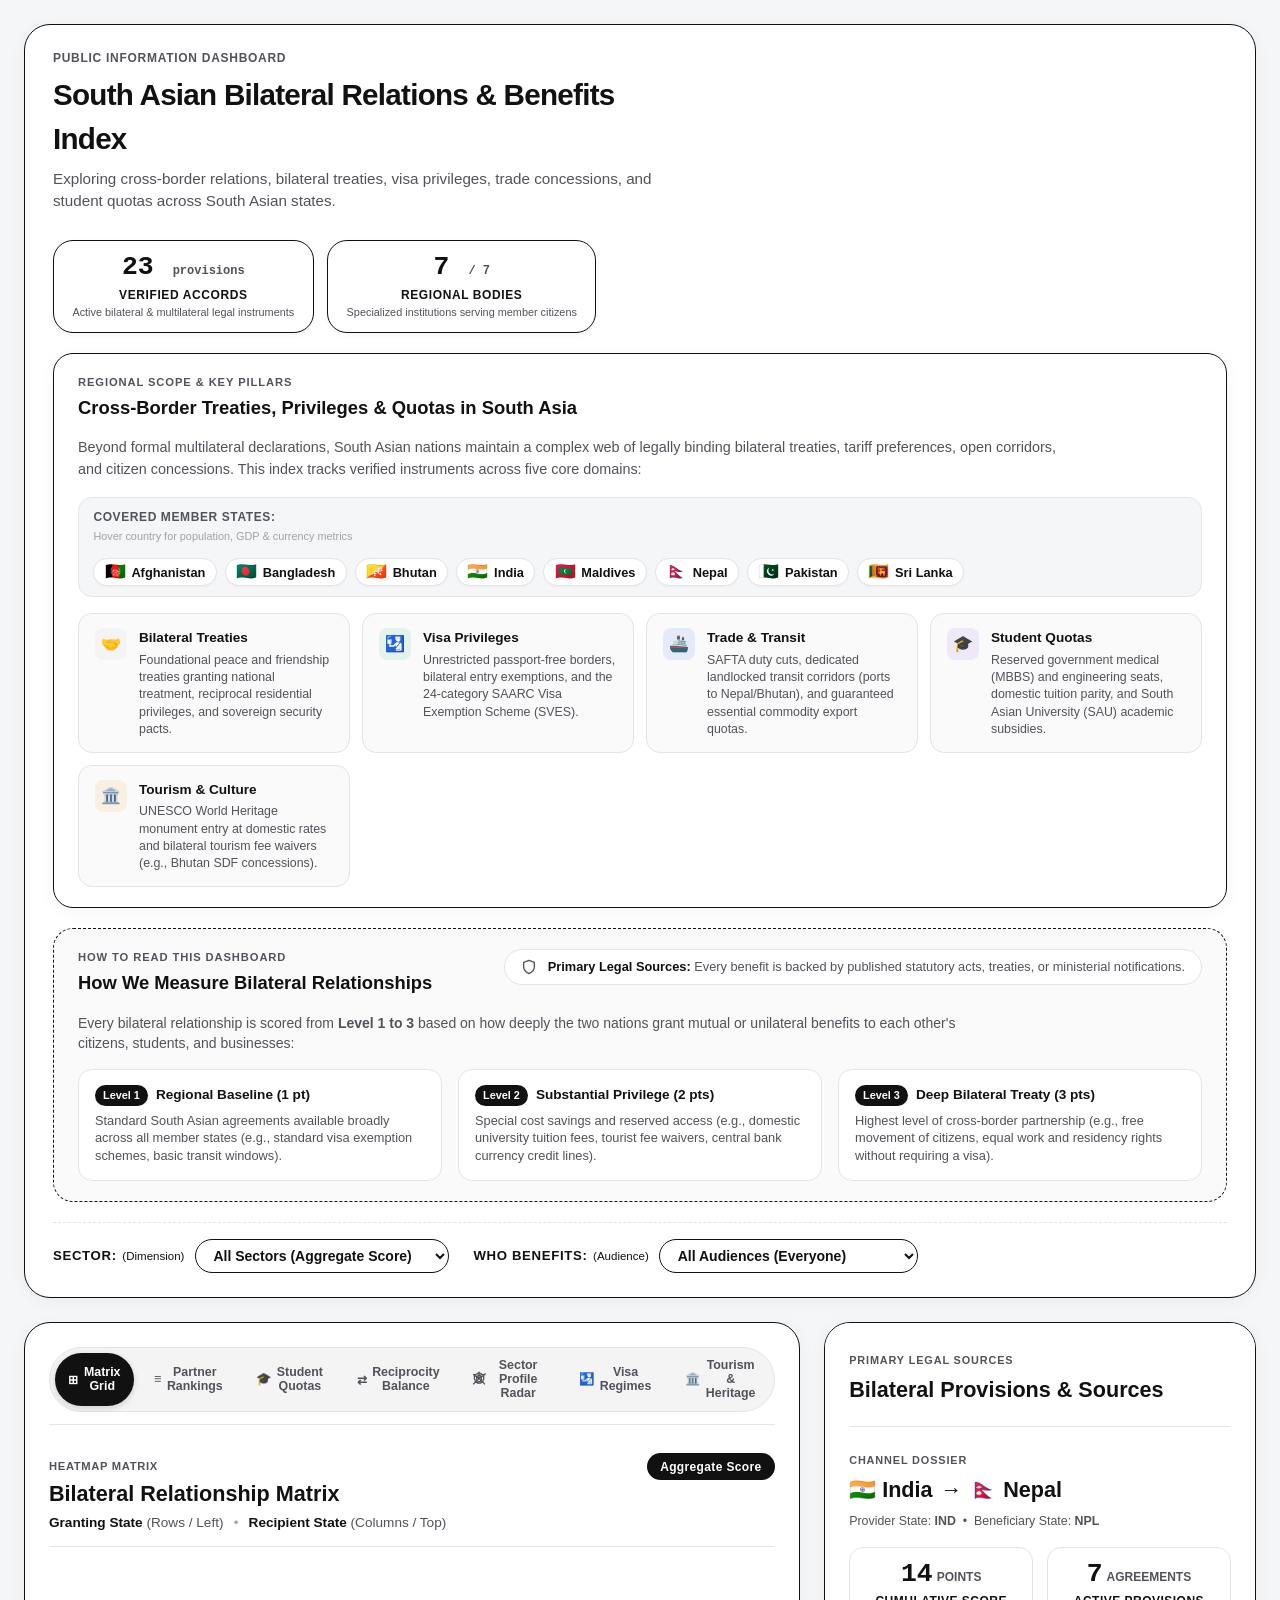
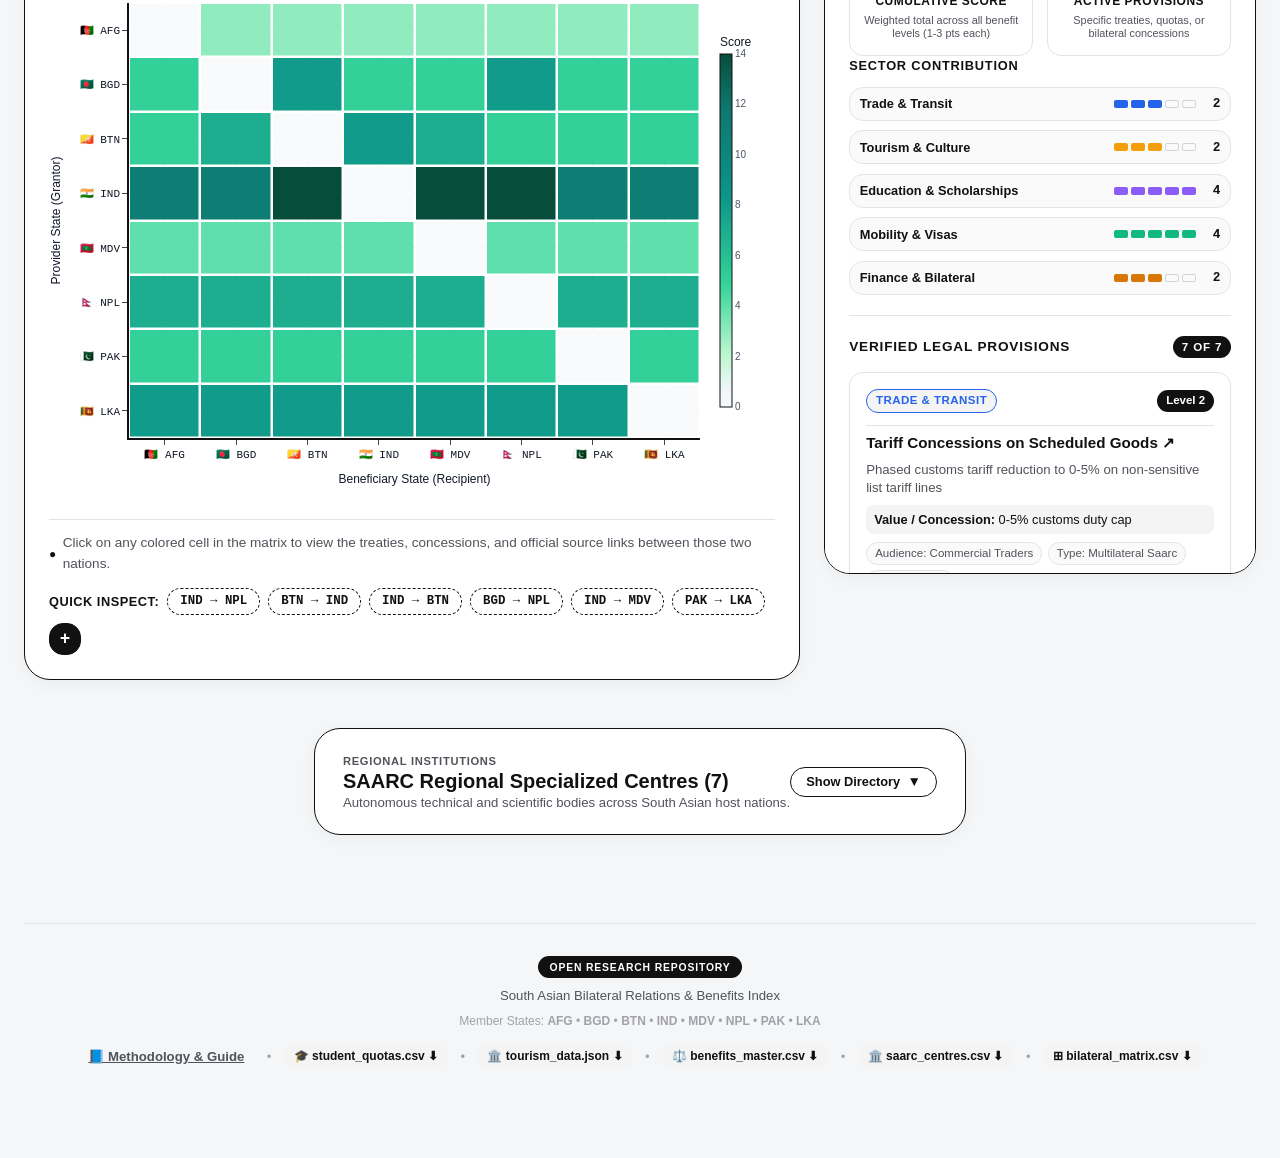
==== commit 5fb40596: "feat: add SAARC tourism and culture concessions index with monument fee parity and Bhutan SDF simula" ====
--- a/docs/index.html
+++ b/docs/index.html
@@ -269,6 +269,9 @@
               </button>
               <button class="view-tab-btn" data-view="visas" role="tab" aria-selected="false">
                 <span>🛂</span> Visa Regimes
+              </button>
+              <button class="view-tab-btn" data-view="tourism" role="tab" aria-selected="false">
+                <span>🏛️</span> Tourism & Heritage
               </button>
             </div>
 
@@ -360,6 +363,50 @@
                 </select>
               </div>
             </div>
+
+            <!-- Tourism & Heritage Controls (Active in Tourism View) -->
+            <div class="view-tourism-controls" id="view-tourism-controls" style="display: none;">
+              <div class="tourism-subview-toggle" role="group" aria-label="Tourism Visualization Mode">
+                <button class="tourism-toggle-btn active" data-subview="monuments" type="button"
+                  title="UNESCO Monument Entry Fees">
+                  <span>🏛️</span> Monument Parity
+                </button>
+                <button class="tourism-toggle-btn" data-subview="sdf" type="button"
+                  title="Bhutan SDF & Tourism Levies">
+                  <span>🇧🇹</span> Bhutan SDF
+                </button>
+                <button class="tourism-toggle-btn" data-subview="circuit" type="button"
+                  title="Cross-Border Heritage Circuits">
+                  <span>🗺️</span> Heritage Circuits
+                </button>
+                <button class="tourism-toggle-btn" data-subview="matrix" type="button"
+                  title="Heritage Reciprocity Matrix">
+                  <span>⊞</span> Reciprocity Grid
+                </button>
+              </div>
+
+              <div class="tourism-filter-group" id="tourism-country-filter-cont">
+                <label for="tourism-country-select" class="tourism-filter-label">Host State:</label>
+                <select id="tourism-country-select" class="tourism-filter-select">
+                  <option value="all">All Host States (24 Monuments)</option>
+                  <option value="IND">🇮🇳 India (ASI Sites - 100% Parity)</option>
+                  <option value="LKA">🇱🇰 Sri Lanka (Cultural Triangle - 50% Concession)</option>
+                  <option value="NPL">🇳🇵 Nepal (Kathmandu & Lumbini - 50–75% Concession)</option>
+                  <option value="PAK">🇵🇰 Pakistan (Taxila & Lahore - 85% Concession)</option>
+                  <option value="BGD">🇧🇩 Bangladesh (Archeology Sites - 80% Concession)</option>
+                  <option value="BTN">🇧🇹 Bhutan (Dzongs & Heritage)</option>
+                </select>
+              </div>
+
+              <div class="tourism-filter-group" id="tourism-circuit-filter-cont" style="display: none;">
+                <label for="tourism-circuit-select" class="tourism-filter-label">Circuit Route:</label>
+                <select id="tourism-circuit-select" class="tourism-filter-select">
+                  <option value="buddhist_circuit">☸️ Pan-South Asian Buddhist Pilgrimage</option>
+                  <option value="unesco_flagships">🏛️ Grand UNESCO Cultural Flagships</option>
+                  <option value="himalayan_kingdoms">🏔️ Eastern Himalayas & Dragon Kingdom</option>
+                </select>
+              </div>
+            </div>
           </div>
 
           <div class="card-header">
@@ -490,6 +537,9 @@
             <div style="display: flex; gap: 0.5rem; flex-wrap: wrap;">
               <a href="data/student_quotas.csv" download class="dataset-download-pill">
                 <span>🎓</span> student_quotas.csv (44 Quotas) ⬇
+              </a>
+              <a href="data/tourism_data.json" download class="dataset-download-pill">
+                <span>🏛️</span> tourism_data.json (24 Monuments & Levies) ⬇
               </a>
               <a href="data/benefits_master.csv" download class="dataset-download-pill">
                 <span>⚖️</span> benefits_master.csv (Master Accords) ⬇
@@ -528,6 +578,8 @@
           <span style="color: var(--color-gray-400);">•</span>
           <a href="data/student_quotas.csv" download class="footer-data-link">🎓 student_quotas.csv ⬇</a>
           <span style="color: var(--color-gray-400);">•</span>
+          <a href="data/tourism_data.json" download class="footer-data-link">🏛️ tourism_data.json ⬇</a>
+          <span style="color: var(--color-gray-400);">•</span>
           <a href="data/benefits_master.csv" download class="footer-data-link">⚖️ benefits_master.csv ⬇</a>
           <span style="color: var(--color-gray-400);">•</span>
           <a href="data/saarc_centres.csv" download class="footer-data-link">🏛️ saarc_centres.csv ⬇</a>
--- a/docs/style.css
+++ b/docs/style.css
@@ -3633,6 +3633,583 @@
 }
 
 /* ==========================================================================
+   Tourism & Culture Heritage Visualization Styles
+   ========================================================================== */
+
+.view-tourism-controls {
+  display: flex;
+  align-items: center;
+  gap: 0.6rem;
+  flex-wrap: wrap;
+}
+
+.tourism-subview-toggle {
+  display: flex;
+  gap: 0.25rem;
+  background-color: var(--color-gray-100);
+  padding: 0.25rem;
+  border-radius: var(--radius-pill);
+  border: 1px solid var(--color-gray-200);
+}
+
+.tourism-toggle-btn {
+  background: transparent;
+  border: none;
+  font-family: inherit;
+  font-size: 0.75rem;
+  font-weight: 700;
+  color: var(--color-gray-600);
+  padding: 0.25rem 0.7rem;
+  border-radius: var(--radius-pill);
+  cursor: pointer;
+  display: inline-flex;
+  align-items: center;
+  gap: 0.3rem;
+  transition: var(--transition);
+}
+
+.tourism-toggle-btn:hover {
+  color: var(--color-black);
+  background-color: rgba(255, 255, 255, 0.6);
+}
+
+.tourism-toggle-btn.active {
+  background-color: var(--color-black);
+  color: var(--color-white);
+  box-shadow: 0 1px 4px rgba(0, 0, 0, 0.15);
+}
+
+.tourism-filter-group {
+  display: flex;
+  align-items: center;
+  gap: 0.35rem;
+}
+
+.tourism-filter-label {
+  font-size: 0.725rem;
+  font-weight: 700;
+  text-transform: uppercase;
+  letter-spacing: 0.04em;
+  color: var(--color-black);
+}
+
+.tourism-filter-select {
+  font-family: inherit;
+  font-size: 0.775rem;
+  font-weight: 600;
+  color: var(--color-black);
+  background-color: var(--color-card);
+  border: 1.5px solid var(--color-black);
+  border-radius: var(--radius-pill);
+  padding: 0.25rem 0.75rem;
+  cursor: pointer;
+  outline: none;
+  transition: var(--transition);
+}
+
+.tourism-filter-select:hover,
+.tourism-filter-select:focus {
+  background-color: var(--color-hover);
+}
+
+/* Tourism View Container */
+#matrix-heatmap.tourism-view-active {
+  height: auto !important;
+  min-height: 480px;
+  overflow: visible !important;
+}
+
+.tourism-view-container {
+  display: flex;
+  flex-direction: column;
+  gap: 1.25rem;
+  width: 100%;
+  animation: fadeIn 0.3s ease-out;
+}
+
+/* Top Stats Summary Banner */
+.tourism-stats-grid {
+  display: grid;
+  grid-template-columns: repeat(auto-fit, minmax(180px, 1fr));
+  gap: 0.75rem;
+  width: 100%;
+}
+
+.tourism-stat-card {
+  background: var(--color-card);
+  border: 1px solid var(--color-border);
+  border-radius: var(--radius-md);
+  padding: 0.75rem 1rem;
+  display: flex;
+  flex-direction: column;
+  gap: 0.2rem;
+  transition: var(--transition);
+}
+
+.tourism-stat-card:hover {
+  border-color: var(--color-black);
+  box-shadow: 0 2px 8px rgba(0, 0, 0, 0.05);
+}
+
+.tourism-stat-num {
+  font-size: 1.35rem;
+  font-weight: 800;
+  color: var(--color-black);
+  display: flex;
+  align-items: baseline;
+  gap: 0.3rem;
+}
+
+.tourism-stat-num .stat-unit {
+  font-size: 0.75rem;
+  font-weight: 600;
+  color: var(--color-gray-600);
+}
+
+.tourism-stat-title {
+  font-size: 0.75rem;
+  font-weight: 700;
+  color: var(--color-gray-800);
+  text-transform: uppercase;
+  letter-spacing: 0.03em;
+}
+
+.tourism-stat-hint {
+  font-size: 0.7rem;
+  color: var(--color-gray-600);
+  line-height: 1.3;
+}
+
+/* Chart Wrap Card */
+.tourism-chart-wrapper {
+  background: var(--color-card);
+  border: 1px solid var(--color-border);
+  border-radius: var(--radius-md);
+  padding: 1rem;
+  min-height: 380px;
+  position: relative;
+}
+
+/* Monument Cards Grid */
+.tourism-monuments-header {
+  display: flex;
+  justify-content: space-between;
+  align-items: center;
+  flex-wrap: wrap;
+  gap: 0.5rem;
+  margin-top: 0.5rem;
+}
+
+.tourism-monuments-title {
+  font-size: 0.95rem;
+  font-weight: 800;
+  color: var(--color-black);
+  display: flex;
+  align-items: center;
+  gap: 0.4rem;
+}
+
+.tourism-monuments-grid {
+  display: grid;
+  grid-template-columns: repeat(auto-fill, minmax(280px, 1fr));
+  gap: 0.85rem;
+  width: 100%;
+}
+
+.tourism-monument-card {
+  background: var(--color-card);
+  border: 1.5px solid var(--color-border);
+  border-radius: var(--radius-md);
+  padding: 0.85rem;
+  display: flex;
+  flex-direction: column;
+  gap: 0.5rem;
+  cursor: pointer;
+  transition: var(--transition);
+  position: relative;
+}
+
+.tourism-monument-card:hover {
+  border-color: var(--color-black);
+  box-shadow: 0 4px 12px rgba(0, 0, 0, 0.08);
+  transform: translateY(-1px);
+}
+
+.tourism-monument-card.selected {
+  border-color: var(--color-black);
+  background-color: var(--color-hover);
+  box-shadow: 0 0 0 1px var(--color-black);
+}
+
+.monument-card-top {
+  display: flex;
+  justify-content: space-between;
+  align-items: flex-start;
+  gap: 0.5rem;
+}
+
+.monument-name {
+  font-size: 0.875rem;
+  font-weight: 800;
+  color: var(--color-black);
+  line-height: 1.25;
+}
+
+.monument-location {
+  font-size: 0.725rem;
+  color: var(--color-gray-600);
+  margin-top: 0.15rem;
+}
+
+.monument-tier-badge {
+  font-size: 0.65rem;
+  font-weight: 700;
+  padding: 0.15rem 0.45rem;
+  border-radius: var(--radius-pill);
+  white-space: nowrap;
+  letter-spacing: 0.02em;
+}
+
+.monument-tier-badge.parity {
+  background-color: #ecfdf5;
+  color: #047857;
+  border: 1px solid #a7f3d0;
+}
+
+.monument-tier-badge.concession {
+  background-color: #eff6ff;
+  color: #1d4ed8;
+  border: 1px solid #bfdbfe;
+}
+
+.monument-price-row {
+  display: flex;
+  align-items: center;
+  justify-content: space-between;
+  padding: 0.4rem 0.5rem;
+  background-color: var(--color-gray-100);
+  border-radius: var(--radius-sm);
+  font-size: 0.725rem;
+}
+
+.monument-price-item {
+  display: flex;
+  flex-direction: column;
+}
+
+.monument-price-label {
+  font-size: 0.625rem;
+  color: var(--color-gray-600);
+  font-weight: 600;
+  text-transform: uppercase;
+}
+
+.monument-price-val {
+  font-size: 0.8rem;
+  font-weight: 800;
+  color: var(--color-black);
+}
+
+.monument-savings-bar {
+  display: flex;
+  justify-content: space-between;
+  align-items: center;
+  font-size: 0.725rem;
+  font-weight: 700;
+  padding-top: 0.2rem;
+  border-top: 1px dashed var(--color-border);
+}
+
+.monument-savings-highlight {
+  color: #047857;
+  display: flex;
+  align-items: center;
+  gap: 0.25rem;
+}
+
+/* Bhutan SDF Interactive Component */
+.sdf-scenario-container {
+  display: flex;
+  flex-direction: column;
+  gap: 1rem;
+  background: var(--color-card);
+  border: 1px solid var(--color-border);
+  border-radius: var(--radius-md);
+  padding: 1.25rem;
+}
+
+.sdf-controls-row {
+  display: flex;
+  flex-wrap: wrap;
+  align-items: center;
+  justify-content: space-between;
+  gap: 1rem;
+  padding-bottom: 1rem;
+  border-bottom: 1px solid var(--color-border);
+}
+
+.sdf-control-group {
+  display: flex;
+  align-items: center;
+  gap: 0.5rem;
+}
+
+.sdf-control-label {
+  font-size: 0.775rem;
+  font-weight: 700;
+  text-transform: uppercase;
+  color: var(--color-black);
+}
+
+.sdf-pills-wrap {
+  display: flex;
+  gap: 0.25rem;
+  background: var(--color-gray-100);
+  padding: 0.2rem;
+  border-radius: var(--radius-pill);
+}
+
+.sdf-pill-btn {
+  background: transparent;
+  border: none;
+  font-family: inherit;
+  font-size: 0.75rem;
+  font-weight: 700;
+  color: var(--color-gray-600);
+  padding: 0.25rem 0.65rem;
+  border-radius: var(--radius-pill);
+  cursor: pointer;
+  transition: var(--transition);
+}
+
+.sdf-pill-btn.active {
+  background: var(--color-black);
+  color: var(--color-white);
+}
+
+.sdf-impact-cards-grid {
+  display: grid;
+  grid-template-columns: repeat(auto-fit, minmax(220px, 1fr));
+  gap: 0.85rem;
+}
+
+.sdf-impact-card {
+  padding: 1rem;
+  border-radius: var(--radius-md);
+  border: 1.5px solid var(--color-border);
+  display: flex;
+  flex-direction: column;
+  gap: 0.35rem;
+}
+
+.sdf-impact-card.international {
+  background: #fef2f2;
+  border-color: #fecaca;
+}
+
+.sdf-impact-card.indian {
+  background: #ecfdf5;
+  border-color: #a7f3d0;
+}
+
+.sdf-impact-card.savings {
+  background: #eff6ff;
+  border-color: #bfdbfe;
+}
+
+.sdf-card-badge {
+  font-size: 0.65rem;
+  font-weight: 800;
+  text-transform: uppercase;
+  letter-spacing: 0.04em;
+}
+
+.sdf-impact-card.international .sdf-card-badge { color: #dc2626; }
+.sdf-impact-card.indian .sdf-card-badge { color: #059669; }
+.sdf-impact-card.savings .sdf-card-badge { color: #2563eb; }
+
+.sdf-card-amount {
+  font-size: 1.6rem;
+  font-weight: 900;
+  color: var(--color-black);
+  line-height: 1.1;
+}
+
+.sdf-card-detail {
+  font-size: 0.725rem;
+  color: var(--color-gray-600);
+  line-height: 1.3;
+}
+
+/* Heritage Circuits Itinerary Components */
+.circuit-itinerary-box {
+  display: flex;
+  flex-direction: column;
+  gap: 0.85rem;
+  background: var(--color-card);
+  border: 1px solid var(--color-border);
+  border-radius: var(--radius-md);
+  padding: 1rem;
+}
+
+.circuit-header-info {
+  display: flex;
+  justify-content: space-between;
+  align-items: flex-start;
+  flex-wrap: wrap;
+  gap: 0.75rem;
+}
+
+.circuit-route-name {
+  font-size: 1.05rem;
+  font-weight: 800;
+  color: var(--color-black);
+}
+
+.circuit-route-desc {
+  font-size: 0.75rem;
+  color: var(--color-gray-600);
+  margin-top: 0.2rem;
+}
+
+.circuit-stops-list {
+  display: flex;
+  flex-direction: column;
+  gap: 0.5rem;
+}
+
+.circuit-stop-row {
+  display: flex;
+  align-items: center;
+  justify-content: space-between;
+  padding: 0.6rem 0.85rem;
+  border: 1px solid var(--color-border);
+  border-radius: var(--radius-sm);
+  background: var(--color-hover);
+  transition: var(--transition);
+  gap: 0.5rem;
+}
+
+.circuit-stop-row:hover {
+  border-color: var(--color-black);
+}
+
+.circuit-stop-index {
+  width: 22px;
+  height: 22px;
+  border-radius: 50%;
+  background: var(--color-black);
+  color: var(--color-white);
+  font-size: 0.7rem;
+  font-weight: 800;
+  display: flex;
+  align-items: center;
+  justify-content: center;
+  flex-shrink: 0;
+}
+
+.circuit-stop-name {
+  font-size: 0.8rem;
+  font-weight: 700;
+  color: var(--color-black);
+  flex-grow: 1;
+}
+
+.circuit-stop-fees {
+  display: flex;
+  align-items: center;
+  gap: 0.75rem;
+  font-size: 0.75rem;
+}
+
+.circuit-stop-intl {
+  color: #dc2626;
+  font-weight: 600;
+}
+
+.circuit-stop-saarc {
+  color: #059669;
+  font-weight: 800;
+}
+
+/* Tourism Reciprocity Matrix Table */
+.tourism-matrix-layout {
+  display: flex;
+  gap: 0.75rem;
+  width: 100%;
+}
+
+.tourism-matrix-scroll {
+  overflow-x: auto;
+  width: 100%;
+  border: 1px solid var(--color-border);
+  border-radius: var(--radius-md);
+}
+
+.tourism-matrix-table {
+  width: 100%;
+  border-collapse: collapse;
+  font-size: 0.75rem;
+}
+
+.tourism-matrix-table th,
+.tourism-matrix-table td {
+  padding: 0.65rem 0.5rem;
+  text-align: center;
+  border: 1px solid var(--color-border);
+}
+
+.tourism-matrix-table th {
+  background: var(--color-gray-100);
+  font-weight: 800;
+  color: var(--color-black);
+}
+
+.tourism-matrix-cell {
+  cursor: pointer;
+  transition: var(--transition);
+}
+
+.tourism-matrix-cell:hover {
+  outline: 2px solid var(--color-black);
+  z-index: 2;
+  position: relative;
+}
+
+.tourism-cell-badge {
+  display: inline-block;
+  padding: 0.2rem 0.4rem;
+  border-radius: var(--radius-pill);
+  font-size: 0.65rem;
+  font-weight: 700;
+  white-space: nowrap;
+}
+
+.tourism-cell-badge.domestic_parity {
+  background: #ecfdf5;
+  color: #047857;
+  border: 1px solid #a7f3d0;
+}
+
+.tourism-cell-badge.regional_concession {
+  background: #eff6ff;
+  color: #1d4ed8;
+  border: 1px solid #bfdbfe;
+}
+
+.tourism-cell-badge.bilateral_waiver {
+  background: #fffbeb;
+  color: #b45309;
+  border: 1px solid #fde68a;
+}
+
+.tourism-cell-badge.standard_foreign {
+  background: #f8fafc;
+  color: #64748b;
+  border: 1px solid #cbd5e1;
+}
+
+/* ==========================================================================
    Comprehensive Mobile & Tablet Responsive Engine
    ========================================================================== */
 @media (max-width: 960px) {
@@ -3994,6 +4571,36 @@
               gap: 0.5rem;
             }
 
+            /* Tourism & Heritage Controls */
+            .view-tourism-controls {
+              flex-direction: column;
+              align-items: stretch;
+              width: 100%;
+              gap: 0.5rem;
+            }
+
+            .tourism-subview-toggle {
+              display: flex;
+              width: 100%;
+            }
+
+            .tourism-toggle-btn {
+              flex: 1;
+              justify-content: center;
+              font-size: 0.7rem;
+              padding: 0.35rem 0.35rem;
+              white-space: nowrap;
+            }
+
+            .tourism-filter-group {
+              flex-direction: column;
+              align-items: stretch;
+            }
+
+            .tourism-filter-select {
+              width: 100%;
+            }
+
             .visa-subview-toggle {
               display: flex;
               width: 100%;
